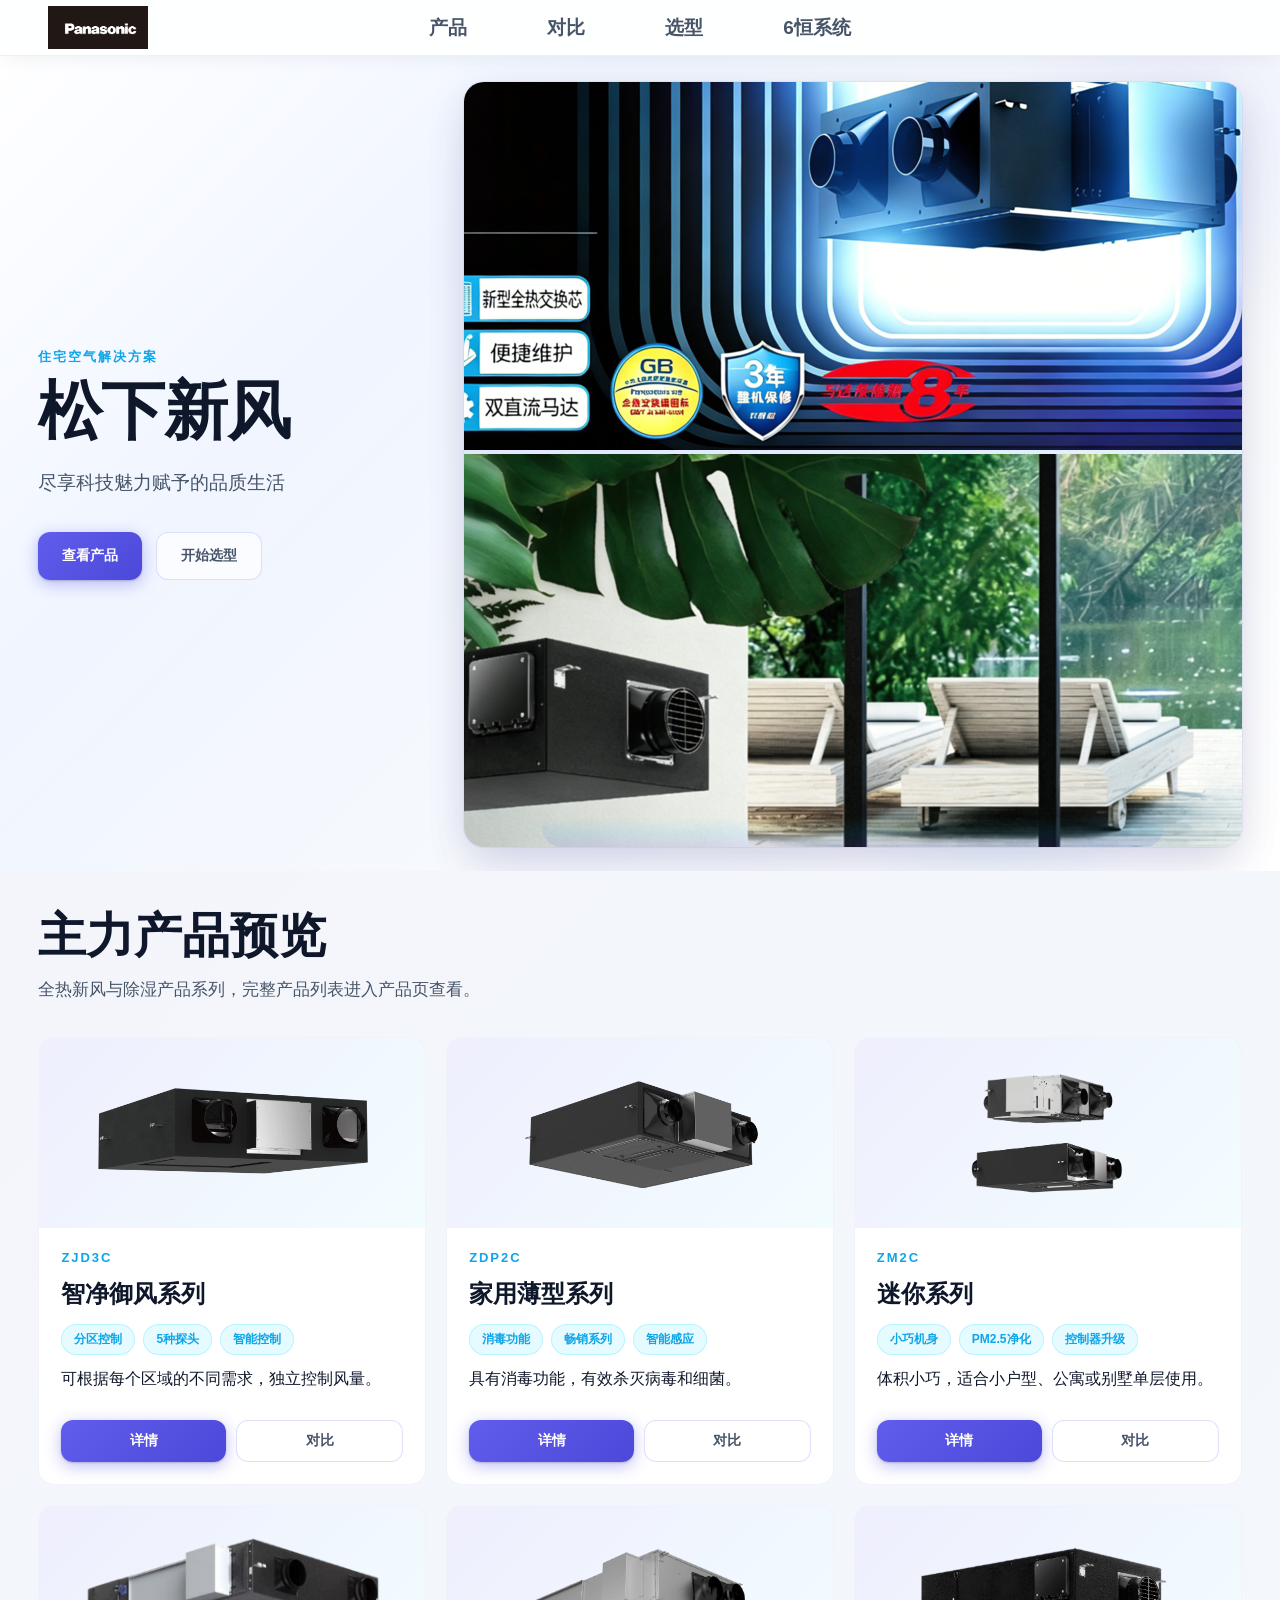
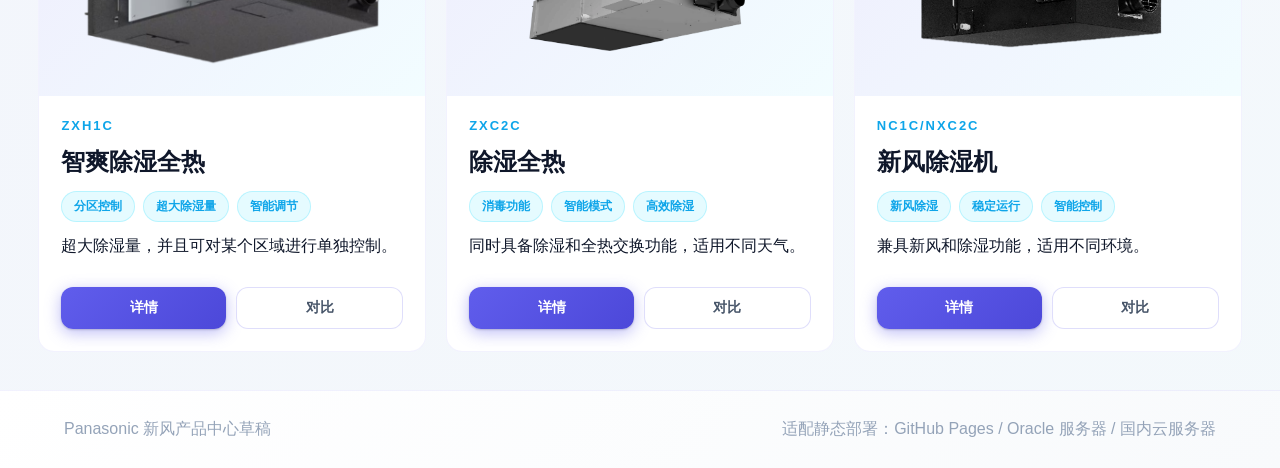
==== index.html @ 6b7a9559 "第一版网页" ====
<!doctype html>
<html lang="zh-CN">
  <head>
    <meta charset="utf-8" />
    <meta name="viewport" content="width=device-width, initial-scale=1" />
    <title>松下新风产品中心</title>
    <link rel="stylesheet" href="assets/styles.css" />
  </head>
  <body>
    <header class="topbar">
      <a class="brand" href="index.html" aria-label="返回首页">
        <img src="assets/images/Panasonic_logo.jpg" alt="Panasonic" class="brand-logo" />
      </a>
      <nav class="nav" aria-label="主导航">
        <a href="products.html">产品</a>
        <a href="compare.html">对比</a>
        <a href="selector.html">选型</a>
        <a href="six.html">6恒系统</a>
      </nav>
    </header>

    <main>
      <section class="hero section-band">
        <div class="hero-layout">
          <div class="hero-copy">
            <p class="eyebrow">住宅空气解决方案</p>
            <h1>松下新风</h1>
            <p class="hero-desc">
              尽享科技魅力赋予的品质生活
            </p>
            <div class="hero-actions">
              <a class="button primary" href="products.html">查看产品</a>
              <a class="button secondary" href="selector.html">开始选型</a>
            </div>
          </div>
          <div class="hero-visual">
            <div class="banner-carousel">
              <div class="banner-track">
                <img src="sources/BANNER_ZXC2C.png" alt="Banner 1" class="banner-slide active" />
                <img src="sources/BANNER_ZM2C.png" alt="Banner 2" class="banner-slide" />
                <img src="sources/BANNER_50NC.png" alt="Banner 3" class="banner-slide" />
                <img src="sources/BANNER_ZDP2C.png" alt="Banner 4" class="banner-slide" />
              </div>
              <button class="banner-arrow banner-prev" aria-label="上一张">&#10094;</button>
              <button class="banner-arrow banner-next" aria-label="下一张">&#10095;</button>
              <div class="banner-dots">
                <span class="banner-dot active" data-index="0"></span>
                <span class="banner-dot" data-index="1"></span>
                <span class="banner-dot" data-index="2"></span>
                <span class="banner-dot" data-index="3"></span>
              </div>
            </div>
          </div>
        </div>
      </section>



      <section class="section section-muted">
        <div class="section-heading">  
          <h2>主力产品预览</h2>
          <p>全热新风与除湿产品系列，完整产品列表进入产品页查看。</p>
        </div>
        <div id="productGrid" class="product-grid" data-limit="6"></div>
      </section>
    </main>

    <div id="productModal" class="modal" aria-hidden="true">
      <div class="modal-backdrop" data-close></div>
      <article class="modal-card" role="dialog" aria-modal="true" aria-labelledby="modalTitle">
        <button class="icon-button" type="button" data-close aria-label="关闭">×</button>
        <div id="modalContent"></div>
      </article>
    </div>

    <footer class="footer">
      <span>Panasonic 新风产品中心草稿</span>
      <span>适配静态部署：GitHub Pages / Oracle 服务器 / 国内云服务器</span>
    </footer>

    <script src="assets/app.js"></script>
  </body>
</html>
---- assets/styles.css ----
:root {
  --primary: #605DEC;
  --primary-light: #817DFF;
  --primary-dark: #4C48D9;
  --accent: #0EA5E9;
  --accent-light: #38BDF8;
  --background: #F8FAFC;
  --surface: #FFFFFF;
  --surface-light: #F1F5F9;
  --surface-hover: #E2E8F0;
  --text-primary: #0F172A;
  --text-secondary: #475569;
  --text-muted: #94A3B8;
  --border: #E2E8F0;
  --success: #10B981;
  --warning: #F59E0B;
  --error: #EF4444;
  font-family: "Segoe UI", "Microsoft YaHei", "PingFang SC", Arial, sans-serif;
}

* {
  box-sizing: border-box;
}

html {
  scroll-behavior: smooth;
}

body {
  margin: 0;
  color: var(--text-primary);
  background: var(--background);
  min-height: 100vh;
}

a {
  color: inherit;
  text-decoration: none;
}

.topbar {
  position: sticky;
  top: 0;
  z-index: 20;
  display: flex;
  align-items: center;
  justify-content: center;
  min-height: 56px;
  padding: 0 clamp(24px, 5vw, 48px);
  background: rgba(255, 255, 255, 0.85);
  backdrop-filter: blur(24px);
  -webkit-backdrop-filter: blur(24px);
  border-radius: 0;
  border-bottom: 1px solid rgba(96, 93, 236, 0.1);
  box-shadow: 
    0 4px 20px rgba(0, 0, 0, 0.04),
    0 0 30px rgba(96, 93, 236, 0.03);
}

.brand {
  position: absolute;
  left: clamp(24px, 5vw, 48px);
  display: flex;
  align-items: center;
}

.brand-logo {
  height: 44px;
  width: auto;
  object-fit: contain;
}

.brand strong,
.brand small {
  display: block;
  line-height: 1.3;
}

.brand strong {
  font-size: 22px;
  font-weight: 800;
  color: var(--text-primary);
  letter-spacing: -0.02em;
}

.brand small {
  color: var(--text-secondary);
  font-size: 14px;
  font-weight: 500;
}

.nav {
  display: flex;
  align-items: center;
  gap: clamp(12px, 2.5vw, 32px);
  color: var(--text-secondary);
  font-size: 19px;
  font-weight: 700;
}

.nav a {
  position: relative;
  padding: 12px 24px;
  border-radius: 12px;
  transition: all 0.3s cubic-bezier(0.4, 0, 0.2, 1);
}

.nav a::before {
  content: '';
  position: absolute;
  inset: 0;
  border-radius: 12px;
  background: linear-gradient(135deg, rgba(96, 93, 236, 0.08) 0%, rgba(14, 165, 233, 0.06) 100%);
  opacity: 0;
  box-shadow: 
    0 8px 24px rgba(96, 93, 236, 0.15),
    0 0 16px rgba(14, 165, 233, 0.08);
  transition: opacity 0.3s ease;
}

.nav a:hover {
  color: var(--text-primary);
  transform: translateY(-4px);
}

.nav a:hover::before {
  opacity: 1;
}

.nav a::after {
  content: '';
  position: absolute;
  bottom: 4px;
  left: 50%;
  width: 0;
  height: 3px;
  background: linear-gradient(90deg, var(--primary), var(--accent));
  border-radius: 2px;
  transform: translateX(-50%);
  transition: width 0.3s cubic-bezier(0.4, 0, 0.2, 1);
}

.nav a:hover::after {
  width: 80%;
}

.section,
.section-band {
  position: relative;
  overflow: hidden;
  padding: clamp(20px, 3vw, 48px) clamp(12px, 3vw, 48px);
  max-width: 1800px;
  margin: 0 auto;
}

.hero {
  position: relative;
  display: flex;
  flex-direction: column;
  justify-content: center;
  min-height: calc(75vh);
  padding-top: clamp(16px, 2vw, 30px);
  padding-bottom: clamp(16px, 2vw, 24px);
  background: linear-gradient(135deg, #FFFFFF 0%, #F0F5FF 30%, #F8FAFC 70%, #FFFFFF 100%);
  overflow: hidden;
}

.hero::before {
  content: '';
  position: absolute;
  top: -100px;
  right: -100px;
  width: 400px;
  height: 400px;
  background: radial-gradient(circle, rgba(96, 93, 236, 0.08) 0%, transparent 70%);
  border-radius: 50%;
}

.hero::after {
  content: '';
  position: absolute;
  bottom: -80px;
  right: 10%;
  width: 300px;
  height: 300px;
  background: radial-gradient(circle, rgba(14, 165, 233, 0.06) 0%, transparent 70%);
  border-radius: 50%;
}

.hero-layout {
  position: relative;
  z-index: 1;
  display: grid;
  grid-template-columns: minmax(280px, 400px) 2fr;
  gap: clamp(16px, 2vw, 32px);
  align-items: center;
  width: 100%;
  max-width: 1600px;
  margin: 0 auto;
}

.hero-copy {
  max-width: 450px;
  justify-self: start;
}

.hero-copy .eyebrow {
  margin-bottom: 12px;
}

.hero-copy h1 {
  margin-bottom: 20px;
  color: var(--text-primary);
  font-size: clamp(42px, 5vw, 64px);
  font-weight: 800;
  letter-spacing: -0.02em;
  line-height: 1.05;
}

.hero-desc {
  color: var(--text-secondary);
  font-size: 19px;
  line-height: 1.85;
  margin-bottom: 0;
}

.hero-visual {
  position: relative;
  display: flex;
  align-items: center;
  justify-content: center;
  overflow: hidden;
  border-radius: 20px;
  min-height: 400px;
  max-height: 85vh;
  box-shadow: 
    0 25px 50px -12px rgba(96, 93, 236, 0.15),
    0 10px 40px rgba(0, 0, 0, 0.1),
    0 0 0 1px rgba(96, 93, 236, 0.08);
}

.hero-visual::before {
  content: '';
  position: absolute;
  top: -4px;
  left: -4px;
  right: -4px;
  bottom: -4px;
  background: linear-gradient(135deg, rgba(96, 93, 236, 0.12) 0%, rgba(14, 165, 233, 0.08) 100%);
  border-radius: 24px;
  z-index: -1;
  transform: rotate(1deg);
}

.hero-visual::after {
  content: '';
  position: absolute;
  bottom: 0;
  left: 10%;
  right: 10%;
  height: 30px;
  background: linear-gradient(to top, rgba(96, 93, 236, 0.15) 0%, rgba(14, 165, 233, 0.1) 50%, transparent 100%);
  border-radius: 0 0 20px 20px;
  z-index: 0;
}

.hero-video {
  position: relative;
  z-index: 1;
  width: 100%;
  height: auto;
  min-height: 400px;
  max-height: 85vh;
  object-fit: contain;
  border-radius: 16px;
}

.video-controls {
  position: absolute;
  bottom: 0;
  left: 0;
  right: 0;
  display: flex;
  align-items: center;
  gap: 4px;
  padding: 8px 12px;
  background: linear-gradient(transparent, rgba(0, 0, 0, 0.6));
  border-radius: 0 0 16px 16px;
  opacity: 0;
  transition: opacity 0.3s ease;
  z-index: 2;
}

.hero-visual:hover .video-controls {
  opacity: 1;
}

.ctrl-btn {
  display: flex;
  align-items: center;
  justify-content: center;
  width: 36px;
  height: 36px;
  padding: 0;
  background: transparent;
  border: none;
  border-radius: 4px;
  color: #fff;
  cursor: pointer;
  transition: background 0.15s ease;
  flex-shrink: 0;
}

.ctrl-btn:hover {
  background: rgba(255, 255, 255, 0.15);
}

.ctrl-btn svg {
  width: 20px;
  height: 20px;
}

.ctrl-btn:focus {
  outline: none;
  background: rgba(255, 255, 255, 0.2);
}

.ctrl-volume {
  display: flex;
  align-items: center;
  gap: 4px;
}

.vol-slider {
  width: 0;
  -webkit-appearance: none;
  appearance: none;
  background: transparent;
  border: none;
  outline: none;
  cursor: pointer;
  transition: width 0.2s ease, opacity 0.2s ease;
  opacity: 0;
}

.ctrl-volume:hover .vol-slider {
  width: 70px;
  opacity: 1;
}

.vol-slider::-webkit-slider-runnable-track {
  height: 3px;
  border-radius: 1.5px;
  background: rgba(255, 255, 255, 0.25);
  border: none;
}

.vol-slider::-webkit-slider-thumb {
  -webkit-appearance: none;
  appearance: none;
  width: 10px;
  height: 10px;
  background: #fff;
  border-radius: 50%;
  cursor: pointer;
  margin-top: -3.5px;
  box-shadow: 0 0 4px rgba(0, 0, 0, 0.3);
}

.vol-slider::-moz-range-track {
  height: 3px;
  background: rgba(255, 255, 255, 0.25);
  border: none;
  border-radius: 1.5px;
}

.vol-slider::-moz-range-thumb {
  width: 10px;
  height: 10px;
  background: #fff;
  border: none;
  border-radius: 50%;
  cursor: pointer;
  box-shadow: 0 0 4px rgba(0, 0, 0, 0.3);
}

.vol-slider:focus {
  outline: none;
}

.ctrl-spacer {
  flex: 1;
}

.hero-visual-img {
  position: relative;
  z-index: 1;
  width: 100%;
  height: auto;
  max-height: 70vh;
  object-fit: contain;
  border-radius: 16px;
  box-shadow: 
    0 25px 50px -12px rgba(0, 0, 0, 0.12),
    0 0 60px rgba(96, 93, 236, 0.08);
}

.kv-logo {
  position: absolute;
  left: clamp(24px, 4vw, 60px);
  top: clamp(12px, 2vw, 28px);
  z-index: 1;
  width: clamp(120px, 15vw, 200px);
  height: auto;
  filter: drop-shadow(0 12px 24px rgba(96, 93, 236, 0.25));
}

.page-hero {
  background: linear-gradient(135deg, var(--surface) 0%, var(--background) 100%);
  border-bottom: 1px solid rgba(255, 255, 255, 0.08);
}

.page-hero.kv-page-hero {
  background: 
    linear-gradient(135deg, rgba(15, 23, 42, 0.85) 0%, rgba(96, 93, 236, 0.1) 50%, rgba(0, 212, 255, 0.05) 100%),
    url("images/banner-web.jpg");
  background-size: cover;
  background-position: 45% center;
  background-repeat: no-repeat;
}

.eyebrow {
  color: var(--accent);
  font-size: 13px;
  font-weight: 700;
  text-transform: uppercase;
  letter-spacing: 0.15em;
}

h1,
h2,
h3,
p {
  margin-top: 0;
}

h1 {
  margin-bottom: 18px;
  font-size: clamp(42px, 6vw, 80px);
  line-height: 1.02;
  letter-spacing: -0.03em;
  font-weight: 800;
}

h2 {
  margin-bottom: 12px;
  font-size: clamp(30px, 4.2vw, 48px);
  line-height: 1.12;
  font-weight: 700;
}

h3 {
  font-size: 24px;
  line-height: 1.3;
  font-weight: 600;
}

.hero-text,
.section-heading p,
.six-copy p {
  color: var(--text-secondary);
  font-size: 17px;
  line-height: 1.8;
}

.hero-actions,
.page-actions {
  display: flex;
  flex-wrap: wrap;
  gap: 14px;
  margin-top: 32px;
}

.button {
  position: relative;
  display: inline-flex;
  align-items: center;
  justify-content: center;
  min-height: 48px;
  padding: 0 24px;
  font-weight: 700;
  font-size: 14px;
  cursor: pointer;
  border-radius: 12px;
  transition: all 0.3s cubic-bezier(0.4, 0, 0.2, 1);
  overflow: hidden;
}

.button::before {
  content: '';
  position: absolute;
  inset: 0;
  background: linear-gradient(135deg, rgba(255, 255, 255, 0.1) 0%, transparent 50%);
  opacity: 0;
  transition: opacity 0.3s ease;
}

.button:hover::before {
  opacity: 1;
}

.button.primary {
  color: #fff;
  background: linear-gradient(135deg, var(--primary) 0%, var(--primary-dark) 100%);
  border: none;
  box-shadow: 
    0 4px 16px rgba(96, 93, 236, 0.4),
    0 1px 2px rgba(0, 0, 0, 0.2);
}

.button.primary:hover {
  transform: translateY(-2px);
  box-shadow: 
    0 8px 24px rgba(96, 93, 236, 0.5),
    0 2px 4px rgba(0, 0, 0, 0.2);
}

.button.primary:active {
  transform: translateY(0);
}

.button.secondary {
  color: var(--text-secondary);
  background: rgba(255, 255, 255, 0.7);
  border: 1px solid rgba(96, 93, 236, 0.2);
  backdrop-filter: blur(10px);
}

.button.secondary:hover {
  background: rgba(255, 255, 255, 0.9);
  border-color: rgba(96, 93, 236, 0.35);
  transform: translateY(-2px);
}

.unit {
  position: absolute;
  left: 50%;
  top: 50%;
  display: grid;
  grid-template-columns: 72px 1fr 72px;
  align-items: center;
  width: min(520px, 88vw);
  height: 220px;
  padding: 28px;
  background: linear-gradient(135deg, rgba(30, 41, 59, 0.9) 0%, rgba(15, 23, 42, 0.95) 100%);
  backdrop-filter: blur(20px);
  border: 1px solid rgba(255, 255, 255, 0.1);
  border-radius: 20px;
  box-shadow: 
    0 25px 50px rgba(0, 0, 0, 0.4),
    0 4px 16px rgba(96, 93, 236, 0.15);
  transform: translate(-50%, -50%);
}

.unit-label {
  color: var(--accent);
  font-size: 32px;
  font-weight: 900;
  text-align: center;
}

.vent {
  height: 118px;
  background: repeating-linear-gradient(90deg, rgba(96, 93, 236, 0.4) 0 6px, transparent 6px 14px);
  border-radius: 8px;
}

.duct {
  position: absolute;
  width: 36%;
  height: 68px;
  background: linear-gradient(135deg, rgba(51, 65, 85, 0.8) 0%, rgba(30, 41, 59, 0.9) 100%);
  border: 1px solid rgba(255, 255, 255, 0.1);
  border-radius: 8px;
}

.duct-a {
  top: 104px;
  left: 0;
}

.duct-b {
  right: 0;
  bottom: 94px;
}

.air {
  position: absolute;
  height: 4px;
  background: linear-gradient(90deg, var(--accent), var(--primary-light));
  border-radius: 2px;
}

.air-one {
  left: 9%;
  top: 42%;
  width: 150px;
}

.air-two {
  right: 10%;
  top: 56%;
  width: 180px;
}

.air-three {
  left: 38%;
  bottom: 16%;
  width: 120px;
  background: linear-gradient(90deg, var(--success), var(--accent));
}

.section-heading {
  max-width: 840px;
  margin-bottom: 32px;
}

.section-heading.compact {
  margin-bottom: 0;
}

.category-tabs {
  display: flex;
  gap: 12px;
  margin-top: 20px;
}

.category-tab {
  padding: 12px 24px;
  color: var(--text-secondary);
  font-size: 14px;
  font-weight: 600;
  background: rgba(255, 255, 255, 0.05);
  border: 1px solid rgba(255, 255, 255, 0.1);
  border-radius: 10px;
  cursor: pointer;
  transition: all 0.3s ease;
}

.category-tab:hover {
  color: var(--text-primary);
  background: rgba(96, 93, 236, 0.15);
  border-color: rgba(96, 93, 236, 0.3);
}

.category-tab.active {
  color: #fff;
  background: linear-gradient(135deg, var(--primary) 0%, var(--primary-dark) 100%);
  border-color: var(--primary);
  box-shadow: 0 4px 16px rgba(96, 93, 236, 0.4);
}

.entry-grid,
.product-grid {
  display: grid;
  grid-template-columns: repeat(3, minmax(0, 1fr));
  gap: 20px;
}

.entry-card,
.product-card {
  position: relative;
  display: grid;
  overflow: hidden;
  background: #FFFFFF;
  backdrop-filter: blur(20px);
  border: 1px solid rgba(96, 93, 236, 0.08);
  border-radius: 16px;
  transition: all 0.4s cubic-bezier(0.4, 0, 0.2, 1);
}

.entry-card::before,
.product-card::before {
  content: '';
  position: absolute;
  top: 0;
  left: 0;
  right: 0;
  height: 1px;
  background: linear-gradient(90deg, transparent, rgba(96, 93, 236, 0.5), transparent);
  opacity: 0;
  transition: opacity 0.3s ease;
}

.entry-card:hover,
.product-card:hover {
  transform: translateY(-8px);
  border-color: rgba(96, 93, 236, 0.3);
  box-shadow: 
    0 20px 40px rgba(96, 93, 236, 0.08),
    0 4px 16px rgba(96, 93, 236, 0.06);
}

.entry-card:hover::before,
.product-card:hover::before {
  opacity: 1;
}

.entry-card {
  min-height: 240px;
  padding: 28px;
  background: linear-gradient(135deg, #FFFFFF 0%, #F8FAFC 100%);
}

.entry-card p {
  color: var(--text-secondary);
  line-height: 1.7;
}

.entry-card .button {
  margin-top: auto;
}

.product-card {
  grid-template-rows: 190px auto;
  min-height: 440px;
}

.product-art {
  position: relative;
  display: grid;
  place-items: center;
  background: linear-gradient(135deg, rgba(96, 93, 236, 0.1) 0%, rgba(0, 212, 255, 0.05) 100%);
}

.product-image {
  width: 90%;
  height: auto;
  object-fit: contain;
  max-height: 130px;
}

.product-body {
  display: flex;
  flex-direction: column;
  gap: 14px;
  padding: 22px;
}

.product-body h3 {
  margin-bottom: 0;
}

.tags {
  display: flex;
  flex-wrap: wrap;
  gap: 8px;
}

.tag {
  padding: 6px 12px;
  color: var(--accent);
  font-size: 12px;
  font-weight: 700;
  background: rgba(0, 212, 255, 0.1);
  border: 1px solid rgba(0, 212, 255, 0.2);
  border-radius: 999px;
}

.product-meta {
  display: grid;
  grid-template-columns: repeat(2, minmax(0, 1fr));
  gap: 12px;
  color: var(--text-secondary);
  font-size: 14px;
}

.product-meta strong {
  display: block;
  color: var(--text-primary);
  font-size: 20px;
  font-weight: 700;
}

.card-actions {
  display: flex;
  gap: 10px;
  margin-top: auto;
}

.card-actions .button {
  flex: 1;
  min-height: 42px;
}

.section-muted {
  background: linear-gradient(135deg, rgba(96, 93, 236, 0.03) 0%, rgba(14, 165, 233, 0.02) 100%);
}

.table-wrap {
  overflow-x: auto;
  background: var(--surface);
  border: 1px solid var(--border);
  border-radius: 16px;
  box-shadow: 0 4px 20px rgba(0, 0, 0, 0.04);
}

table {
  width: 100%;
  min-width: 580px;
  border-collapse: collapse;
}

th,
td {
  padding: 14px 18px;
  border-bottom: 1px solid var(--border);
  text-align: left;
  vertical-align: top;
}

th {
  color: var(--text-secondary);
  background: linear-gradient(135deg, rgba(96, 93, 236, 0.06) 0%, rgba(14, 165, 233, 0.03) 100%);
  font-size: 13px;
  font-weight: 700;
  letter-spacing: 0.05em;
}

td {
  color: var(--text-primary);
}

tr:hover td {
  background: rgba(96, 93, 236, 0.04);
}

.tools-layout {
  display: grid;
  grid-template-columns: minmax(260px, 0.9fr) minmax(320px, 1fr);
  gap: 24px;
  align-items: start;
}

.tool-panel,
.result-panel,
.six-copy {
  padding: 28px;
  background: linear-gradient(135deg, rgba(30, 41, 59, 0.8) 0%, rgba(15, 23, 42, 0.9) 100%);
  backdrop-filter: blur(20px);
  border: 1px solid rgba(255, 255, 255, 0.08);
  border-radius: 16px;
  box-shadow: 0 8px 32px rgba(0, 0, 0, 0.2);
}

.tool-panel {
  display: grid;
  gap: 18px;
}

label {
  display: grid;
  gap: 8px;
  color: var(--text-primary);
  font-weight: 600;
}

label span {
  display: flex;
  align-items: center;
  gap: 8px;
  color: var(--text-secondary);
  font-weight: 500;
}

input,
select {
  width: 100%;
  min-height: 44px;
  padding: 0 16px;
  color: var(--text-primary);
  background: rgba(255, 255, 255, 0.05);
  border: 1px solid rgba(255, 255, 255, 0.1);
  border-radius: 10px;
  font: inherit;
  transition: all 0.3s ease;
}

input:focus,
select:focus {
  outline: none;
  border-color: var(--primary);
  box-shadow: 0 0 0 3px rgba(96, 93, 236, 0.2);
}

input::placeholder,
select::placeholder {
  color: var(--text-muted);
}

.result-panel h3 {
  margin-bottom: 12px;
}

.result-number {
  margin: 20px 0;
  color: var(--accent);
  font-size: 48px;
  font-weight: 900;
  text-shadow: 0 0 30px rgba(0, 212, 255, 0.3);
}

.recommend-list {
  display: grid;
  gap: 12px;
  margin: 18px 0 0;
  padding: 0;
  list-style: none;
}

.recommend-list li {
  padding: 14px;
  background: rgba(255, 255, 255, 0.03);
  border: 1px solid rgba(255, 255, 255, 0.06);
  border-radius: 10px;
  transition: all 0.3s ease;
}

.recommend-list li:hover {
  background: rgba(96, 93, 236, 0.1);
  border-color: rgba(96, 93, 236, 0.3);
}

.six-grid {
  display: grid;
  grid-template-columns: minmax(320px, 0.9fr) minmax(320px, 1fr);
  gap: 28px;
  align-items: stretch;
}

.six-visual {
  position: relative;
  min-height: 430px;
  background: linear-gradient(135deg, rgba(96, 93, 236, 0.1) 0%, rgba(0, 212, 255, 0.05) 100%);
  backdrop-filter: blur(20px);
  border: 1px solid rgba(255, 255, 255, 0.08);
  border-radius: 16px;
}

.comfort-core {
  position: absolute;
  left: 50%;
  top: 50%;
  display: grid;
  place-items: center;
  width: 130px;
  height: 130px;
  color: #fff;
  font-size: 72px;
  font-weight: 900;
  background: linear-gradient(135deg, var(--primary) 0%, var(--accent) 100%);
  border-radius: 50%;
  transform: translate(-50%, -50%);
  box-shadow: 
    0 20px 40px rgba(96, 93, 236, 0.4),
    0 0 60px rgba(0, 212, 255, 0.3);
}

.six-visual span {
  position: absolute;
  left: var(--x);
  top: var(--y);
  display: grid;
  place-items: center;
  width: 76px;
  height: 76px;
  color: var(--text-primary);
  font-weight: 800;
  background: linear-gradient(135deg, rgba(51, 65, 85, 0.9) 0%, rgba(30, 41, 59, 0.95) 100%);
  border: 1px solid rgba(255, 255, 255, 0.1);
  border-radius: 50%;
  transform: translate(-50%, -50%);
  box-shadow: 0 8px 20px rgba(0, 0, 0, 0.3);
  transition: all 0.3s ease;
}

.six-visual span:hover {
  transform: translate(-50%, -50%) scale(1.1);
  border-color: var(--primary);
}

.six-copy {
  display: flex;
  flex-direction: column;
  justify-content: center;
}

.six-stats {
  display: grid;
  grid-template-columns: repeat(3, minmax(0, 1fr));
  gap: 14px;
  margin: 20px 0 26px;
}

.six-stats span {
  padding: 16px;
  color: var(--text-secondary);
  background: rgba(255, 255, 255, 0.03);
  border: 1px solid rgba(255, 255, 255, 0.06);
  border-radius: 12px;
  text-align: center;
}

.six-stats strong {
  display: block;
  color: var(--accent);
  font-size: 26px;
  font-weight: 800;
}

.modal {
  position: fixed;
  inset: 0;
  z-index: 50;
  display: none;
}

.modal[aria-hidden="false"] {
  display: block;
}

.modal-backdrop {
  position: absolute;
  inset: 0;
  background: rgba(0, 0, 0, 0.3);
  backdrop-filter: blur(4px);
  animation: fadeIn 0.3s ease;
}

@keyframes fadeIn {
  from { opacity: 0; }
  to { opacity: 1; }
}

.modal-card {
  position: relative;
  width: min(1100px, calc(100vw - 28px));
  max-height: calc(100vh - 28px);
  margin: 14px auto;
  overflow-y: auto;
  background: #FFFFFF;
  border: 1px solid var(--border);
  border-radius: 20px;
  box-shadow: 
    0 25px 50px -12px rgba(0, 0, 0, 0.25),
    0 4px 16px rgba(96, 93, 236, 0.08);
  animation: slideUp 0.3s cubic-bezier(0.4, 0, 0.2, 1);
}

@keyframes slideUp {
  from { 
    opacity: 0;
    transform: translateY(20px);
  }
  to { 
    opacity: 1;
    transform: translateY(0);
  }
}

.icon-button {
  position: absolute;
  top: 14px;
  right: 14px;
  z-index: 2;
  width: 40px;
  height: 40px;
  color: var(--text-secondary);
  font-size: 24px;
  background: #FFFFFF;
  border: 1px solid var(--border);
  border-radius: 10px;
  cursor: pointer;
  box-shadow: 0 2px 8px rgba(0, 0, 0, 0.08);
  transition: all 0.3s ease;
}

.icon-button:hover {
  background: var(--surface-light);
  transform: scale(1.1);
}

.modal-detail {
  display: grid;
  grid-template-columns: 1fr;
  gap: 0;
  padding: 56px 24px 24px;
}

.modal-detail-header {
  display: flex;
  gap: 24px;
  align-items: center;
}

.modal-detail-info {
  flex: 1;
  min-width: 0;
  max-width: 60%;
}

.modal-detail-img {
  flex-shrink: 0;
  width: 240px;
  display: grid;
  place-items: center;
  background: linear-gradient(135deg, rgba(96, 93, 236, 0.1) 0%, rgba(0, 212, 255, 0.05) 100%);
  border-radius: 16px;
  padding: 16px;
}

.modal-detail-img img {
  width: 90%;
  max-height: 180px;
  object-fit: contain;
}

.params-section {
  margin-top: 20px;
}

.params-title {
  margin-bottom: 12px;
  font-size: 16px;
  font-weight: 700;
  color: var(--text-primary);
}

.params-scroll {
  overflow-x: auto;
  -webkit-overflow-scrolling: touch;
}

.params-table {
  width: 100%;
  min-width: auto;
  border-collapse: collapse;
  font-size: 13px;
  border-radius: 10px;
  overflow: hidden;
  border: 1px solid var(--border);
}

.params-table th,
.params-table td {
  padding: 8px 12px;
  border: 1px solid var(--border);
  white-space: nowrap;
  background: var(--surface);
  color: var(--text-primary);
}

.params-table th:first-child,
.params-table .param-label {
  text-align: left;
}

.params-table th:not(:first-child),
.params-table td:not(.param-label) {
  text-align: center;
}

.params-table th {
  background: linear-gradient(135deg, rgba(96, 93, 236, 0.08) 0%, rgba(14, 165, 233, 0.04) 100%);
  font-weight: 700;
  font-size: 13px;
  color: var(--text-primary);
}

.params-table .param-label {
  text-align: left;
  font-weight: 600;
  background: var(--surface-light);
  white-space: nowrap;
  color: var(--text-secondary);
  font-size: 12px;
}

.params-table td .param-unit {
  color: var(--text-muted);
  font-size: 11px;
  font-weight: 400;
}

.params-table tbody tr:hover td {
  background: rgba(96, 93, 236, 0.03);
}

.feature-table {
  min-width: auto;
}

.feature-table th {
  padding: 16px 18px;
  text-align: center;
  vertical-align: middle;
  line-height: 1.5;
}

.series-highlight {
  margin-top: 8px;
  font-size: 11px;
  font-weight: 600;
  color: var(--text-secondary);
  line-height: 1.4;
  letter-spacing: 0.01em;
}

.feature-table th:first-child,
.feature-table th:nth-child(2) {
  text-align: left;
  min-width: 100px;
}

.series-badge {
  display: inline-block;
  padding: 6px 16px;
  border-radius: 999px;
  font-size: 13px;
  font-weight: 800;
  letter-spacing: 0.03em;
}

.series-badge[data-series="zjd3c"] {
  color: #fff;
  background: linear-gradient(135deg, var(--primary) 0%, var(--primary-dark) 100%);
}

.series-badge[data-series="zdp2c"] {
  color: #fff;
  background: linear-gradient(135deg, #0EA5E9 0%, #0284C7 100%);
}

.series-badge[data-series="zm2c"] {
  color: #fff;
  background: linear-gradient(135deg, #10B981 0%, #059669 100%);
}

.feature-table .feature-category {
  font-weight: 800;
  font-size: 14px;
  color: var(--text-primary);
  background: linear-gradient(135deg, rgba(96, 93, 236, 0.06) 0%, rgba(14, 165, 233, 0.03) 100%);
  text-align: center;
  vertical-align: middle;
  white-space: nowrap;
  padding: 10px 16px;
  min-width: 80px;
}

.feature-table .feature-label {
  padding: 10px 16px;
  font-weight: 600;
  color: var(--text-secondary);
  font-size: 13px;
  white-space: nowrap;
}

.feature-table .feature-cell {
  padding: 10px 16px;
  text-align: center;
  font-size: 15px;
}

.feature-table .check-yes {
  color: var(--success);
  font-weight: 800;
  font-size: 18px;
  position: relative;
}

.feature-table .check-yes::before {
  content: '';
  position: absolute;
  width: 28px;
  height: 28px;
  background: rgba(16, 185, 129, 0.1);
  border-radius: 50%;
  top: 50%;
  left: 50%;
  transform: translate(-50%, -50%);
  z-index: -1;
}

.feature-table .check-no {
  color: var(--text-muted);
  font-weight: 400;
  font-size: 16px;
  opacity: 0.4;
}

.feature-zjd3c {
  background: linear-gradient(135deg, rgba(96, 93, 236, 0.12) 0%, rgba(96, 93, 236, 0.08) 100%) !important;
}

.feature-zjd3c .check-yes {
  color: var(--primary) !important;
}

.feature-zjd3c .check-yes::before {
  background: rgba(96, 93, 236, 0.25) !important;
}

.feature-zdp2c {
  background: linear-gradient(135deg, rgba(14, 165, 233, 0.12) 0%, rgba(14, 165, 233, 0.08) 100%) !important;
}

.feature-zdp2c .check-yes {
  color: #0284C7 !important;
}

.feature-zdp2c .check-yes::before {
  background: rgba(14, 165, 233, 0.25) !important;
}

.feature-table tbody.feature-group:not(:last-child) {
  border-bottom: 2px solid var(--border);
}

.download-list {
  display: grid;
  gap: 12px;
  margin: 22px 0 0;
  padding: 0;
  list-style: none;
}

.download-list a {
  display: flex;
  justify-content: space-between;
  padding: 14px;
  color: var(--primary);
  background: rgba(96, 93, 236, 0.06);
  border: 1px solid rgba(96, 93, 236, 0.15);
  border-radius: 10px;
  font-weight: 600;
  transition: all 0.3s ease;
}

.download-list a:hover {
  background: rgba(96, 93, 236, 0.12);
  border-color: rgba(96, 93, 236, 0.3);
}

.footer {
  display: flex;
  flex-wrap: wrap;
  justify-content: space-between;
  gap: 14px;
  padding: 28px clamp(18px, 5vw, 72px);
  color: var(--text-muted);
  background: linear-gradient(135deg, #FFFFFF 0%, #F8FAFC 100%);
  border-top: 1px solid rgba(96, 93, 236, 0.08);
}

/* ── 新风选型工具 ── */
.selx-heading {
  margin-bottom: 16px;
}

.selx-heading h2 {
  margin: 0;
  font-size: 18px;
  font-weight: 700;
  color: var(--text-primary);
}

.selx-heading p {
  margin: 8px 0 0;
  font-size: 14px;
  color: var(--text-secondary);
}

.selx-layout {
  display: grid;
  grid-template-columns: 1fr minmax(300px, 400px);
  gap: 20px;
  align-items: start;
}

.selx-layout-vertical {
  grid-template-columns: 1fr;
}

.selx-layout-vertical .selx-result {
  position: static;
  min-height: auto;
  overflow: visible;
}

.selx-layout-vertical .selx-result-b {
  flex-direction: column;
  gap: 16px;
}

.selx-layout-vertical .selx-device {
  margin-bottom: 0;
}

.selx-layout-vertical .selx-airflow {
  margin-bottom: 0;
}

.selx-layout-vertical .selx-reason {
  margin-bottom: 0;
}

.selx-layout-vertical .selx-reason table {
  font-size: 12px;
}

.selx-layout-vertical .selx-reason th,
.selx-layout-vertical .selx-reason td {
  padding: 6px 10px;
}

.selx-layout-vertical .selx-reason th {
  font-size: 11px;
}

.selx-full-width {
  grid-column: 1 / -1;
  margin-bottom: 10px;
}

.selx-form {
  display: flex;
  flex-direction: column;
  gap: 10px;
}

.selx-card-compact {
  background: var(--surface);
  border: 1px solid var(--border);
  border-radius: 12px;
  padding: 12px 16px;
  box-shadow: 0 2px 10px rgba(0,0,0,0.04);
}

.selx-title {
  margin: 0 0 8px;
  font-size: 13px;
  font-weight: 700;
  color: var(--text-primary);
}

/* 选型模式 + 设备功能 合并行 */
.selx-row {
  display: flex;
  align-items: center;
  gap: 16px;
  flex-wrap: wrap;
}

.selx-mode {
  display: flex;
  gap: 6px;
  flex-shrink: 0;
}

.mode-btn {
  padding: 6px 14px;
  border: 1px solid var(--border);
  border-radius: 8px;
  background: var(--surface);
  font-size: 13px;
  font-weight: 600;
  color: var(--text-secondary);
  cursor: pointer;
  transition: all 0.25s ease;
  white-space: nowrap;
}

.mode-btn:hover {
  border-color: var(--primary-light);
  color: var(--text-primary);
}

.mode-btn.active {
  border-color: var(--primary);
  background: linear-gradient(135deg, rgba(96,93,236,0.08) 0%, rgba(14,165,233,0.04) 100%);
  color: var(--primary);
}

.selx-features-label {
  font-size: 11px;
  font-weight: 600;
  color: var(--text-muted);
  margin-bottom: 8px;
}

/* 设备功能选择 */
.selx-features {
  display: flex;
  gap: 6px;
  flex-wrap: wrap;
}

.feat-btn {
  display: flex;
  align-items: center;
  gap: 5px;
  padding: 6px 12px;
  border: 1px solid var(--border);
  border-radius: 8px;
  cursor: pointer;
  transition: all 0.25s ease;
  margin: 0;
}

.feat-btn:hover {
  border-color: var(--primary-light);
  background: rgba(96,93,236,0.04);
}

.feat-btn:has(input:checked) {
  border-color: var(--primary);
  background: rgba(96,93,236,0.08);
}

.feat-btn input {
  width: 15px;
  height: 15px;
  accent-color: var(--primary);
  min-height: auto;
  margin: 0;
  cursor: pointer;
}

.feat-label {
  font-size: 13px;
  font-weight: 600;
  color: var(--text-primary);
  white-space: nowrap;
}

/* 两列布局 */
.selx-two-col {
  display: flex;
  gap: 24px;
  align-items: stretch;
}

.selx-col-block {
  flex: 1;
  display: flex;
  flex-direction: column;
  gap: 8px;
}

.selx-block-title {
  font-size: 12px;
  font-weight: 600;
  color: var(--text-muted);
  margin-bottom: 4px;
}

.selx-block-content {
  display: flex;
  flex-direction: column;
  gap: 10px;
}

.selx-col-block .selx-field {
  width: 100%;
  min-width: 0;
  max-width: none;
}

.selx-ach-row {
  margin-top: 10px;
  padding-top: 10px;
  border-top: 1px solid var(--border);
}

.selx-field.ach-full {
  width: 100%;
}

.selx-field {
  display: flex;
  flex-direction: column;
  gap: 4px;
  min-width: 110px;
}

.selx-field > label {
  font-size: 11px;
  font-weight: 600;
  color: var(--text-muted);
  display: block;
  white-space: nowrap;
}

.inp-unit {
  display: flex;
  align-items: center;
  gap: 0;
  border: 1px solid var(--border);
  border-radius: 8px;
  overflow: hidden;
  background: var(--surface);
}

.inp-unit input {
  flex: 1;
  min-height: 34px;
  border: none;
  border-radius: 0;
  padding: 0 10px;
  font-weight: 600;
  font-size: 13px;
  background: transparent;
}

.inp-unit input:focus {
  box-shadow: none;
  outline: none;
}

.inp-u {
  padding: 0 10px;
  font-size: 11px;
  color: var(--text-muted);
  background: var(--surface-light);
  line-height: 34px;
  border-left: 1px solid var(--border);
  white-space: nowrap;
}

/* 换气次数选择 */
.selx-achs {
  display: flex;
  flex-direction: column;
  gap: 8px;
}

.ach-card {
  display: flex;
  align-items: center;
  justify-content: center;
  gap: 6px;
  padding: 10px 14px;
  border: 1px solid var(--border);
  border-radius: 10px;
  cursor: pointer;
  transition: all 0.25s ease;
  width: 100%;
}

.ach-v {
  font-size: 16px;
  font-weight: 700;
  color: var(--text-primary);
}

.ach-d {
  font-size: 11px;
  color: var(--text-muted);
}

.ach-card.ach-custom {
  padding: 10px 14px;
  width: 100%;
}

.ach-custom-input {
  width: 100%;
  min-height: 34px;
  padding: 0 10px;
  font-size: 14px;
  font-weight: 600;
  color: var(--text-primary);
  background: transparent;
  border: 1px solid var(--border);
  border-radius: 8px;
  text-align: center;
  transition: all 0.25s ease;
}

.ach-custom-input::placeholder {
  color: var(--text-muted);
}

.ach-card:hover .ach-custom-input,
.ach-card:has(input[type="radio"]:checked) .ach-custom-input {
  border-color: var(--primary);
  background: rgba(96,93,236,0.06);
}

.ach-custom-input:focus {
  border-color: var(--primary);
  background: rgba(96,93,236,0.08);
  outline: none;
  box-shadow: 0 0 0 3px rgba(96,93,236,0.15);
}

.ach-card:hover {
  border-color: var(--primary-light);
  background: rgba(96,93,236,0.04);
}

.ach-card:has(input:checked) {
  border-color: var(--primary);
  background: rgba(96,93,236,0.08);
}

.ach-card input[type="radio"] {
  width: 14px;
  height: 14px;
  accent-color: var(--primary);
  min-height: auto;
  margin: 0;
  cursor: pointer;
}

.ach-v {
  font-size: 13px;
  font-weight: 700;
  color: var(--text-primary);
}

.ach-d {
  font-size: 10px;
  color: var(--text-muted);
  white-space: nowrap;
}

/* 房间列表 */
.selx-rooms {
  display: flex;
  flex-direction: column;
  gap: 8px;
  margin-top: 10px;
}

.room-row {
  padding: 10px 12px;
  background: var(--surface-light);
  border-radius: 10px;
  border: 1px solid var(--border);
}

.room-row-h {
  display: flex;
  align-items: center;
  justify-content: space-between;
  margin-bottom: 6px;
}

.room-row .room-name {
  font-size: 12px;
  font-weight: 700;
  color: var(--text-primary);
}

.room-del {
  width: 22px;
  height: 22px;
  display: flex;
  align-items: center;
  justify-content: center;
  border: 1px solid var(--border);
  border-radius: 6px;
  background: var(--surface);
  color: var(--text-muted);
  font-size: 12px;
  cursor: pointer;
  transition: all 0.2s ease;
}

.room-del:hover {
  border-color: var(--error);
  color: var(--error);
  background: rgba(239,68,68,0.06);
}

.room-row-f {
  display: flex;
  align-items: center;
  gap: 6px;
  flex-wrap: nowrap;
}

.room-row-f select,
.room-row-f input[type="text"] {
  min-height: 32px;
  font-size: 12px;
  width: 80px;
  flex-shrink: 0;
  padding: 0 8px;
}

.room-row-f .inp-unit {
  flex: 0 0 auto;
  min-width: 0;
}

.room-row-f .inp-unit input {
  min-height: 32px;
  font-size: 12px;
  padding: 0 6px;
  width: 64px;
}

.room-row-f .inp-unit .inp-u {
  font-size: 10px;
  padding: 0 4px;
  line-height: 32px;
  white-space: nowrap;
}

.room-add {
  margin-top: 8px;
  width: 100%;
}

/* 结果面板 */
.selx-result {
  background: var(--surface);
  border: 1px solid var(--border);
  border-radius: 12px;
  box-shadow: 0 2px 10px rgba(0,0,0,0.04);
  overflow: hidden;
  position: sticky;
  top: 76px;
  min-height: 320px;
}

.selx-result-h {
  padding: 12px 16px 10px;
  border-bottom: 1px solid var(--border);
}

.selx-result-h h3 {
  margin: 0;
  font-size: 14px;
  font-weight: 700;
}

.selx-result-b {
  padding: 20px 16px;
  display: flex;
  flex-direction: column;
  gap: 16px;
}

.selx-airflow {
  text-align: center;
  padding: 10px 12px;
  background: rgba(0,0,0,0.02);
  border-radius: 8px;
  margin-bottom: 10px;
}

.selx-rl {
  display: block;
  font-size: 11px;
  color: var(--text-muted);
  margin-bottom: 2px;
}

.selx-rv {
  display: block;
  font-size: 18px;
  font-weight: 600;
  color: var(--text-primary);
  line-height: 1.1;
}

.selx-reason {
  font-size: 12px;
  color: var(--text-secondary);
  margin-bottom: 10px;
  line-height: 1.5;
}

.selx-reason table {
  width: 100%;
  border-collapse: collapse;
  font-size: 11px;
  margin-top: 4px;
}

.selx-reason th,
.selx-reason td {
  padding: 3px 6px;
  border: 1px solid var(--border);
  text-align: center;
}

.selx-reason th {
  background: var(--surface-light);
  font-weight: 700;
  color: var(--text-secondary);
  font-size: 10px;
}

.selx-device {
  display: flex;
  flex-direction: column;
  gap: 14px;
  margin-bottom: 16px;
}

.selx-device-item {
  display: flex;
  align-items: center;
  gap: 16px;
  padding: 20px 20px;
  background: linear-gradient(135deg, rgba(96,93,236,0.08) 0%, rgba(14,165,233,0.04) 100%);
  border: 2px solid var(--primary-light);
  border-radius: 14px;
  transition: all 0.25s ease;
}

.selx-device-item:hover {
  border-color: var(--primary);
  background: rgba(96,93,236,0.12);
}

.selx-device-item .dev-badge {
  display: inline-block;
  padding: 3px 8px;
  border-radius: 999px;
  font-size: 10px;
  font-weight: 700;
  color: #fff;
  background: linear-gradient(135deg, var(--primary) 0%, var(--primary-dark) 100%);
  white-space: nowrap;
}

.selx-device-item .dev-info {
  flex: 1;
  min-width: 0;
}

.selx-device-item .dev-name {
  font-size: 16px;
  font-weight: 700;
  color: var(--text-primary);
}

.selx-device-item .dev-model {
  font-size: 13px;
  color: var(--text-muted);
  margin-top: 1px;
}

.selx-device-item .dev-airflow {
  font-size: 12px;
  font-weight: 700;
  color: var(--primary);
  white-space: nowrap;
  text-align: right;
}

.dev-detail-btn {
  min-height: 36px;
  padding: 0 18px;
  font-size: 12px;
  border-radius: 10px;
  white-space: nowrap;
}

.selx-empty {
  text-align: center;
  padding: 24px 12px;
  color: var(--text-muted);
  font-size: 13px;
  line-height: 1.5;
}

@media (max-width: 980px) {
  .selx-layout {
    grid-template-columns: 1fr;
  }

  .selx-result {
    position: static;
  }

  .selx-row {
    flex-direction: column;
    align-items: stretch;
  }

  .selx-mode {
    justify-content: center;
  }

  .selx-features {
    justify-content: center;
  }

  .selx-inputs {
    flex-direction: column;
  }
}

@media (max-width: 680px) {
  .room-row-f {
    flex-wrap: wrap;
  }

  .room-row-f select {
    width: 100%;
  }

  .room-row-f .inp-unit {
    flex: 1 1 45%;
  }

  .selx-device-item {
    flex-wrap: wrap;
  }
}

@media (max-width: 1200px) {
  .product-grid {
    grid-template-columns: repeat(2, minmax(0, 1fr));
  }
  
  .product-category {
    padding: 16px;
  }
}

@media (max-width: 980px) {
  .tools-layout,
  .six-grid,
  .modal-detail {
    grid-template-columns: 1fr;
  }

  .hero-layout {
    grid-template-columns: 1fr;
  }

  .hero-copy {
    justify-self: center;
    text-align: center;
  }

  .hero-copy .hero-actions {
    justify-content: center;
  }

  .hero-visual {
    justify-content: center;
  }

  .hero-visual-img {
    max-height: 50vh;
    max-width: 90vw;
  }

  .hero {
    min-height: auto;
  }

  .entry-grid,
  .product-grid {
    grid-template-columns: repeat(2, minmax(0, 1fr));
  }

  .product-grid-grouped {
    gap: 24px;
  }
}

/* ── 6恒系统空调选型样式 ── */
.ac-room-table {
  width: 100%;
  border-collapse: collapse;
  font-size: 13px;
}

.ac-room-table th,
.ac-room-table td {
  padding: 8px 12px;
  border: 1px solid var(--border);
  text-align: center;
  vertical-align: middle;
}

.ac-room-table th {
  background: linear-gradient(135deg, rgba(96, 93, 236, 0.06) 0%, rgba(14, 165, 233, 0.03) 100%);
  font-weight: 700;
  font-size: 11px;
  color: var(--text-secondary);
  letter-spacing: 0.05em;
  white-space: normal;
  line-height: 1.3;
}

.ac-room-table td {
  background: var(--surface);
}

.ac-room-table tr:hover td {
  background: rgba(96, 93, 236, 0.04);
}

.ac-room-table input {
  width: 100%;
  min-height: 32px;
  padding: 0 8px;
  font-size: 12px;
  text-align: center;
  border: 1px solid var(--border);
  border-radius: 6px;
  background: var(--surface-light);
}

.ac-room-table input:focus {
  border-color: var(--primary);
  background: var(--surface);
  outline: none;
  box-shadow: 0 0 0 2px rgba(96, 93, 236, 0.15);
}

.ac-room-table .ac-del-btn {
  width: 24px;
  height: 24px;
  display: flex;
  align-items: center;
  justify-content: center;
  border: 1px solid var(--border);
  border-radius: 6px;
  background: var(--surface);
  color: var(--text-muted);
  font-size: 14px;
  cursor: pointer;
  transition: all 0.2s ease;
}

.ac-room-table .ac-del-btn:hover {
  border-color: var(--error);
  color: var(--error);
  background: rgba(239, 68, 68, 0.06);
}

.ac-room-table .ac-r-actual.insufficient {
  color: #ef4444;
  font-weight: 700;
  background: rgba(239, 68, 68, 0.1);
}

.fresh-room-table {
  width: 100%;
  border-collapse: collapse;
  font-size: 13px;
}

.fresh-room-table th,
.fresh-room-table td {
  padding: 8px 10px;
  border: 1px solid var(--border);
  text-align: center;
  vertical-align: middle;
}

.fresh-room-table th {
  background: linear-gradient(135deg, rgba(96, 93, 236, 0.06) 0%, rgba(14, 165, 233, 0.03) 100%);
  font-weight: 700;
  font-size: 11px;
  color: var(--text-secondary);
  letter-spacing: 0.05em;
  white-space: normal;
  line-height: 1.3;
}

.fresh-room-table td {
  background: var(--surface);
}

.fresh-room-table tr:hover td {
  background: rgba(96, 93, 236, 0.04);
}

.fresh-room-table input {
  width: 100%;
  min-height: 32px;
  padding: 0 8px;
  font-size: 12px;
  text-align: center;
  border: 1px solid var(--border);
  border-radius: 6px;
  background: var(--surface-light);
}

.fresh-room-table input:focus {
  border-color: var(--primary);
  background: var(--surface);
  outline: none;
  box-shadow: 0 0 0 2px rgba(96, 93, 236, 0.15);
}

.fresh-room-table select {
  width: 100%;
  min-height: 32px;
  padding: 0 8px;
  font-size: 12px;
  text-align: center;
  border: 1px solid var(--border);
  border-radius: 6px;
  background: var(--surface-light);
  cursor: pointer;
}

.fresh-room-table select:focus {
  border-color: var(--primary);
  background: var(--surface);
  outline: none;
  box-shadow: 0 0 0 2px rgba(96, 93, 236, 0.15);
}

.fresh-room-table .calc-cell {
  background: rgba(96, 93, 236, 0.03);
  color: var(--text-primary);
  font-variant-numeric: tabular-nums;
}

.fresh-room-table .room-del {
  width: 24px;
  height: 24px;
  display: inline-flex;
  align-items: center;
  justify-content: center;
  border: 1px solid var(--border);
  border-radius: 6px;
  background: var(--surface);
  color: var(--text-muted);
  font-size: 14px;
  cursor: pointer;
  transition: all 0.2s ease;
}

.fresh-room-table .room-del:hover {
  border-color: var(--error);
  color: var(--error);
  background: rgba(239, 68, 68, 0.06);
}

.fresh-room-table input[type="number"]::-webkit-inner-spin-button,
.fresh-room-table input[type="number"]::-webkit-outer-spin-button {
  -webkit-appearance: none;
  margin: 0;
}

.fresh-room-table input[type="number"] {
  -moz-appearance: textfield;
}

.ac-outdoor-table {
  width: 100%;
  border-collapse: collapse;
  font-size: 13px;
}

.ac-outdoor-table td {
  padding: 10px 14px;
  border-bottom: 1px solid var(--border);
}

.ac-outdoor-table tr:last-child td {
  border-bottom: none;
}

.ac-outdoor-table .label {
  width: 100px;
  font-weight: 600;
  color: var(--text-secondary);
}

.ac-outdoor-table .value {
  font-weight: 700;
  color: var(--text-primary);
}

@media (max-width: 680px) {
  .topbar {
    min-height: 120px;
    padding: 16px clamp(14px, 4vw, 28px);
    flex-direction: column;
    align-items: center;
    gap: 16px;
  }

  .brand {
    position: static;
    margin-bottom: 6px;
  }

  .brand-mark {
    width: 44px;
    height: 44px;
    font-size: 18px;
  }

  .brand strong {
    font-size: 18px;
  }

  .brand small {
    font-size: 12px;
  }

  .nav {
    width: 100%;
    justify-content: center;
    padding-bottom: 6px;
    gap: clamp(10px, 3vw, 18px);
    font-size: 14px;
  }

  .nav a {
    padding: 12px 18px;
    font-size: 14px;
    border-radius: 12px;
  }

  .entry-grid,
  .product-grid,
  .six-stats {
    grid-template-columns: 1fr;
  }

  .hero-visual {
    min-height: 310px;
  }

  .hero-layout {
    grid-template-columns: 1fr;
    gap: 32px;
  }

  .hero-copy {
    justify-self: center;
    text-align: center;
  }

  .hero-copy .hero-actions {
    justify-content: center;
  }

  .hero-visual {
    justify-content: center;
  }

  .hero-visual-img {
    max-height: 40vh;
    max-width: 90vw;
  }

  .kv-page-hero {
    min-height: 420px;
  }

  .unit {
    grid-template-columns: 48px 1fr 48px;
    height: 166px;
    padding: 18px;
  }

  .unit-label {
    font-size: 24px;
  }

  .modal-card {
    width: calc(100vw - 16px);
    max-height: calc(100vh - 16px);
    margin: 8px auto;
    border-radius: 14px;
  }

  .modal-detail {
    padding: 48px 16px 16px;
  }

  .feature-table .feature-category {
    writing-mode: vertical-lr;
    letter-spacing: 6px;
    padding: 18px 8px;
    min-width: 30px;
  }
}.ac-systems {
  display: flex;
  flex-wrap: wrap;
  gap: 16px;
}

.ac-system-item {
  flex: 1;
  min-width: 200px;
  background: var(--surface-light);
  border-radius: 8px;
  padding: 12px;
}

.system-title {
  font-weight: 700;
  font-size: 14px;
  color: var(--primary);
  margin-bottom: 8px;
  padding-bottom: 8px;
  border-bottom: 1px solid var(--border);
}

.ac-system-item .ac-outdoor-table {
  background: transparent;
}

.ac-system-item .ac-outdoor-table td {
  padding: 6px 10px;
  border-bottom: none;
}

.ac-system-item .ac-outdoor-table tr:last-child td {
  border-bottom: none;
}
.ac-room-table input[type="number"]::-webkit-inner-spin-button,
.ac-room-table input[type="number"]::-webkit-outer-spin-button {
  -webkit-appearance: none;
  margin: 0;
}

.ac-room-table input[type="number"] {
  -moz-appearance: textfield;
}

.selx-hub {
  max-width: 900px;
  margin: 0 auto;
  padding: clamp(40px, 6vw, 80px) clamp(16px, 3vw, 48px);
}

.selx-hub-heading {
  text-align: center;
  margin-bottom: 40px;
}

.selx-hub-heading h2 {
  font-size: clamp(28px, 4vw, 42px);
  font-weight: 800;
  color: var(--text-primary);
  margin-bottom: 8px;
}

.selx-hub-heading p {
  color: var(--text-secondary);
  font-size: 17px;
}

.selx-hub-grid {
  display: grid;
  grid-template-columns: repeat(2, 1fr);
  gap: 20px;
}

.selx-hub-card {
  position: relative;
  display: flex;
  align-items: center;
  gap: 20px;
  padding: 28px 24px;
  background: #FFFFFF;
  border: 1px solid rgba(96, 93, 236, 0.1);
  border-radius: 16px;
  cursor: pointer;
  text-align: left;
  font: inherit;
  color: inherit;
  transition: all 0.3s cubic-bezier(0.4, 0, 0.2, 1);
  overflow: hidden;
}

.selx-hub-card::before {
  content: '';
  position: absolute;
  top: 0;
  left: 0;
  right: 0;
  height: 3px;
  background: linear-gradient(90deg, var(--primary), var(--accent));
  opacity: 0;
  transition: opacity 0.3s ease;
}

.selx-hub-card:hover {
  transform: translateY(-4px);
  border-color: rgba(96, 93, 236, 0.3);
  box-shadow:
    0 12px 32px rgba(96, 93, 236, 0.1),
    0 4px 12px rgba(0, 0, 0, 0.04);
}

.selx-hub-card:hover::before {
  opacity: 1;
}

.selx-hub-icon {
  flex-shrink: 0;
  display: flex;
  align-items: center;
  justify-content: center;
  width: 56px;
  height: 56px;
  background: linear-gradient(135deg, rgba(96, 93, 236, 0.1) 0%, rgba(14, 165, 233, 0.06) 100%);
  border-radius: 14px;
  color: var(--primary);
}

.selx-hub-icon svg {
  width: 28px;
  height: 28px;
}

.selx-hub-info {
  flex: 1;
  min-width: 0;
}

.selx-hub-info h3 {
  font-size: 18px;
  font-weight: 700;
  color: var(--text-primary);
  margin-bottom: 4px;
}

.selx-hub-info p {
  font-size: 14px;
  color: var(--text-secondary);
  line-height: 1.5;
}

.selx-hub-arrow {
  flex-shrink: 0;
  font-size: 20px;
  color: var(--text-muted);
  transition: all 0.3s ease;
}

.selx-hub-card:hover .selx-hub-arrow {
  color: var(--primary);
  transform: translateX(4px);
}

.selx-hub-badge {
  flex-shrink: 0;
  padding: 4px 12px;
  font-size: 12px;
  font-weight: 700;
  color: var(--accent);
  background: rgba(14, 165, 233, 0.08);
  border: 1px solid rgba(14, 165, 233, 0.15);
  border-radius: 999px;
  white-space: nowrap;
}

.selx-back-btn {
  display: inline-flex;
  align-items: center;
  gap: 6px;
  padding: 10px 20px;
  margin: 16px 24px;
  font-size: 14px;
  font-weight: 600;
  color: var(--text-secondary);
  background: rgba(255, 255, 255, 0.7);
  border: 1px solid var(--border);
  border-radius: 10px;
  cursor: pointer;
  transition: all 0.3s ease;
  backdrop-filter: blur(10px);
}

.selx-back-btn:hover {
  color: var(--primary);
  border-color: rgba(96, 93, 236, 0.3);
  background: rgba(96, 93, 236, 0.05);
  transform: translateX(-4px);
}

.selx-placeholder {
  display: flex;
  flex-direction: column;
  align-items: center;
  justify-content: center;
  min-height: 320px;
  padding: 60px 24px;
  text-align: center;
  background: linear-gradient(135deg, rgba(96, 93, 236, 0.03) 0%, rgba(14, 165, 233, 0.02) 100%);
  border: 2px dashed rgba(96, 93, 236, 0.15);
  border-radius: 20px;
}

.selx-placeholder-icon {
  display: flex;
  align-items: center;
  justify-content: center;
  width: 80px;
  height: 80px;
  margin-bottom: 24px;
  background: linear-gradient(135deg, rgba(96, 93, 236, 0.08) 0%, rgba(14, 165, 233, 0.05) 100%);
  border-radius: 50%;
  color: var(--primary-light);
}

.selx-placeholder-icon svg {
  width: 40px;
  height: 40px;
}

.selx-placeholder h3 {
  font-size: 22px;
  font-weight: 700;
  color: var(--text-primary);
  margin-bottom: 8px;
}

.selx-placeholder p {
  font-size: 16px;
  color: var(--text-secondary);
  line-height: 1.6;
}

@media (max-width: 640px) {
  .selx-hub-grid {
    grid-template-columns: 1fr;
  }

  .selx-hub-card {
    padding: 20px 18px;
  }
}

.selx-tabs {
  display: flex;
  gap: 4px;
  margin-bottom: 24px;
  background: rgba(96, 93, 236, 0.06);
  border-radius: 12px;
  padding: 4px;
  overflow-x: auto;
}

.selx-tab {
  flex: 1;
  min-width: 80px;
  padding: 12px 20px;
  font-size: 14px;
  font-weight: 600;
  color: var(--text-secondary);
  background: transparent;
  border: none;
  border-radius: 10px;
  cursor: pointer;
  transition: all 0.3s ease;
  white-space: nowrap;
}

.selx-tab:hover {
  color: var(--text-primary);
  background: rgba(255,255,255,0.5);
}

.selx-tab.active {
  color: var(--primary);
  background: #fff;
  box-shadow: 0 2px 8px rgba(96,93,236,0.12);
}

.selx-tab-content {
  animation: fadeIn 0.3s ease;
}

@keyframes fadeIn {
  from { opacity: 0; transform: translateY(8px); }
  to { opacity: 1; transform: translateY(0); }
}

.smart-room-table th {
  white-space: nowrap;
}

.smart-system-card {
  background: var(--surface-light);
  border: 1px solid var(--border);
  border-radius: 8px;
  padding: 12px 16px;
  margin-bottom: 16px;
}

.smart-system-card:last-child {
  margin-bottom: 0;
}

.smart-system-title-inline .param-value {
  white-space: nowrap;
}

.smart-system-params {
  display: grid;
  grid-template-columns: repeat(auto-fit, minmax(200px, 1fr));
  gap: 16px;
}

.smart-system-param {
  display: flex;
  flex-direction: column;
  gap: 4px;
}

.smart-system-param label {
  font-size: 12px;
  font-weight: 600;
  color: var(--text-muted);
  text-transform: uppercase;
  letter-spacing: 0.05em;
}

.smart-system-param select,
.smart-system-param .param-value {
  padding: 8px 12px;
  font-size: 14px;
  border: 1px solid var(--border);
  border-radius: 8px;
  background: #fff;
  min-height: 38px;
}

.smart-system-param .param-value {
  display: flex;
  align-items: center;
  font-weight: 600;
  color: var(--text-primary);
}

.smart-system-param select:disabled {
  background: #e5e5e5 !important;
  color: #888 !important;
  cursor: not-allowed;
  opacity: 0.7;
}

.smart-equip-table .sf-sys-cell {
  background: var(--surface-light);
}

.smart-equip-table tbody tr:hover {
  background: #f7f8fc;
}

.selx-switch-label {
  display: flex;
  align-items: center;
  gap: 12px;
  cursor: pointer;
  font-size: 15px;
  font-weight: 600;
  color: var(--text-primary);
  padding: 8px 0;
}

.selx-switch-label input {
  display: none;
}

.selx-switch {
  position: relative;
  width: 44px;
  height: 24px;
  background: var(--border);
  border-radius: 12px;
  transition: background 0.3s ease;
  flex-shrink: 0;
}

.selx-switch::after {
  content: '';
  position: absolute;
  top: 3px;
  left: 3px;
  width: 18px;
  height: 18px;
  background: #fff;
  border-radius: 50%;
  transition: transform 0.3s ease;
  box-shadow: 0 1px 3px rgba(0,0,0,0.15);
}

.selx-switch-label input:checked + .selx-switch {
  background: var(--primary);
}

.selx-switch-label input:checked + .selx-switch::after {
  transform: translateX(20px);
}

.fh-room-table .fh-heat-input {
  width: 100px;
  min-height: 32px;
  padding: 0 8px;
  font-size: 12px;
  text-align: center;
  border: 1px solid var(--border);
  border-radius: 6px;
  background: var(--surface-light);
}

.a2w-result-card {
  display: flex;
  align-items: center;
  gap: 20px;
  padding: 16px 20px;
  background: linear-gradient(135deg, rgba(96,93,236,0.05), rgba(14,165,233,0.03));
  border: 1px solid rgba(96,93,236,0.15);
  border-radius: 12px;
  flex-wrap: wrap;
}

.a2w-result-info {
  flex: 1;
  min-width: 200px;
}

.a2w-result-info h4 {
  font-size: 16px;
  font-weight: 700;
  color: var(--text-primary);
  margin-bottom: 4px;
}

.a2w-result-info p {
  font-size: 14px;
  color: var(--text-secondary);
}

.a2w-result-select {
  display: flex;
  align-items: center;
  gap: 8px;
}

.a2w-result-select label {
  font-size: 13px;
  font-weight: 600;
  color: var(--text-secondary);
  white-space: nowrap;
}

.a2w-result-select select {
  padding: 8px 12px;
  font-size: 14px;
  border: 1px solid var(--border);
  border-radius: 8px;
  background: #fff;
  min-width: 160px;
}

.summary-table {
  width: 100%;
}

.summary-table th:first-child {
  width: 140px;
}

.summary-table .sum-category {
  background: #f0f4f8;
  font-weight: 600;
  text-align: center;
  vertical-align: middle;
  border-right: 2px solid var(--border);
  color: var(--text);
}

.summary-table .sum-check-col {
  text-align: center;
}

.summary-table .sum-check-col input {
  width: 18px;
  height: 18px;
  cursor: pointer;
}

.summary-empty {
  text-align: center;
  padding: 30px;
  color: var(--text-muted);
  font-size: 14px;
}
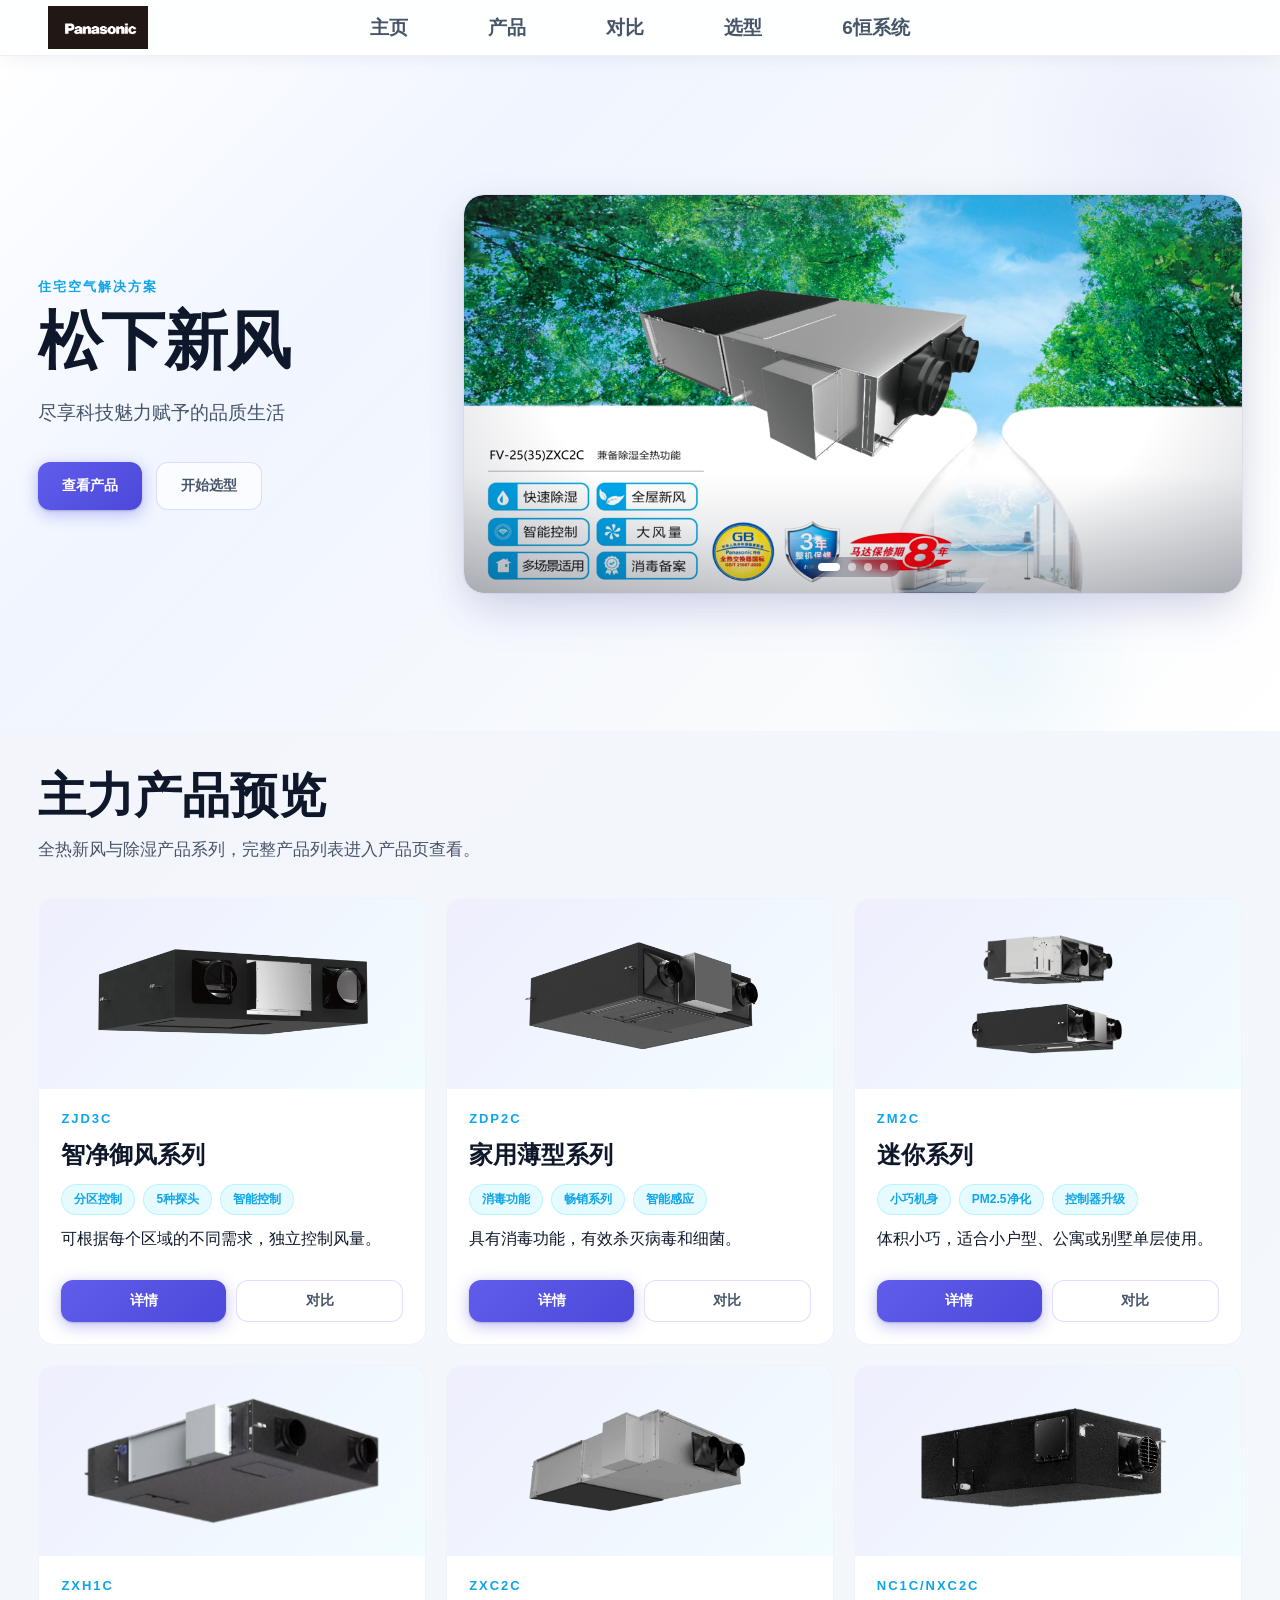
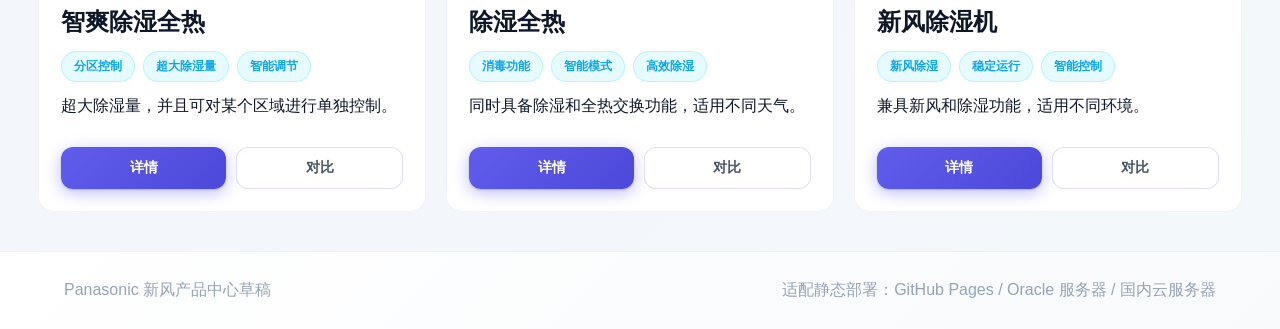
==== commit aa0b7809: "发布初版" ====
--- a/index.html
+++ b/index.html
@@ -12,6 +12,7 @@
         <img src="assets/images/Panasonic_logo.jpg" alt="Panasonic" class="brand-logo" />
       </a>
       <nav class="nav" aria-label="主导航">
+        <a href="index.html">主页</a>
         <a href="products.html">产品</a>
         <a href="compare.html">对比</a>
         <a href="selector.html">选型</a>
--- a/assets/styles.css
+++ b/assets/styles.css
@@ -231,9 +231,11 @@
   justify-content: center;
   overflow: hidden;
   border-radius: 20px;
-  min-height: 400px;
-  max-height: 85vh;
-  box-shadow: 
+  background:
+    radial-gradient(ellipse at 18% 22%, rgba(96, 93, 236, 0.18) 0%, transparent 55%),
+    radial-gradient(ellipse at 82% 78%, rgba(14, 165, 233, 0.16) 0%, transparent 55%),
+    linear-gradient(135deg, #EEF2FF 0%, #F0F9FF 50%, #F8FAFC 100%);
+  box-shadow:
     0 25px 50px -12px rgba(96, 93, 236, 0.15),
     0 10px 40px rgba(0, 0, 0, 0.1),
     0 0 0 1px rgba(96, 93, 236, 0.08);
@@ -660,6 +662,98 @@
   box-shadow: 0 4px 16px rgba(96, 93, 236, 0.4);
 }
 
+.compare-tabs {
+  display: flex;
+  gap: 16px;
+  margin-top: 20px;
+}
+
+.compare-tab {
+  padding: 16px 32px;
+  color: var(--text-secondary);
+  font-size: 16px;
+  font-weight: 700;
+  background: linear-gradient(135deg, #ffffff 0%, #f8fafc 100%);
+  border: 2px solid rgba(0, 0, 0, 0.1);
+  border-radius: 12px;
+  cursor: pointer;
+  transition: all 0.4s cubic-bezier(0.4, 0, 0.2, 1);
+  box-shadow: 0 2px 8px rgba(0, 0, 0, 0.06);
+  text-transform: uppercase;
+  letter-spacing: 0.05em;
+}
+
+.compare-tab:hover {
+  color: var(--primary);
+  background: linear-gradient(135deg, rgba(96, 93, 236, 0.08) 0%, rgba(96, 93, 236, 0.04) 100%);
+  border-color: rgba(96, 93, 236, 0.3);
+  box-shadow: 0 4px 16px rgba(96, 93, 236, 0.15);
+  transform: translateY(-2px);
+}
+
+.compare-tab.active {
+  color: #fff;
+  background: linear-gradient(135deg, var(--primary) 0%, var(--primary-dark) 100%);
+  border-color: var(--primary);
+  box-shadow: 0 8px 24px rgba(96, 93, 236, 0.4);
+  transform: translateY(-2px);
+}
+
+/* 除湿产品类型装饰背景 */
+.dehumidify-type-bg {
+  display: inline-block;
+  padding: 4px 12px;
+  margin-bottom: 8px;
+  font-size: 12px;
+  font-weight: 600;
+  color: #fff;
+  border-radius: 12px;
+}
+
+.dehumidify-type-bg[data-type="智爽除湿"] {
+  background: linear-gradient(135deg, #8b5cf6 0%, #7c3aed 100%);
+}
+
+.dehumidify-type-bg[data-type="除湿全热"] {
+  background: linear-gradient(135deg, #3b82f6 0%, #2563eb 100%);
+}
+
+.dehumidify-type-bg[data-type="新风除湿"] {
+  background: linear-gradient(135deg, #10b981 0%, #059669 100%);
+}
+
+.dehumidify-type-bg[data-type="白色"] {
+  background: linear-gradient(135deg, #ffffff 0%, #f3f4f6 100%);
+  color: #374151;
+  border: 1px solid #e5e7eb;
+}
+
+/* 除湿对比表格样式优化 */
+.feature-table.dehumidify th .dehumidify-type-bg,
+.params-table.dehumidify th .dehumidify-type-bg {
+  display: block;
+  margin-bottom: 6px;
+}
+
+.feature-table.dehumidify th .series-badge,
+.params-table.dehumidify th .series-badge {
+  display: block;
+  font-size: 15px;
+  font-weight: 600;
+  color: var(--text-primary);
+  margin-bottom: 4px;
+  padding: 0;
+  border-radius: 0;
+}
+
+.feature-table.dehumidify th .series-highlight,
+.params-table.dehumidify th .series-highlight {
+  display: block;
+  font-size: 11px;
+  color: var(--text-secondary);
+  margin-top: 0;
+}
+
 .entry-grid,
 .product-grid {
   display: grid;
@@ -2157,6 +2251,26 @@
   background: rgba(239, 68, 68, 0.1);
 }
 
+/* 调湿模块行：与空调行保持一致的默认样式 */
+.ac-room-table .ac-humid-row td {
+  /* 底色与空调行保持一致 */
+}
+.ac-room-table .ac-humid-floor {
+  font-size: 13px;
+  color: var(--text-primary);
+}
+.ac-room-table .ac-humid-name {
+  color: var(--text-primary);
+  font-size: 13px;
+}
+.ac-room-table .ac-humid-capacity {
+  font-weight: 400;
+  color: var(--text-primary);
+}
+.ac-room-table tr.ac-system-total {
+  border-top: 2px solid var(--primary);
+}
+
 .fresh-room-table {
   width: 100%;
   border-collapse: collapse;
@@ -2903,3 +3017,186 @@
   color: var(--text-muted);
   font-size: 14px;
 }
+
+/* 6恒产品图片展示 */
+.six-product-content {
+  margin-top: 24px;
+  padding: 24px;
+  background: var(--surface);
+  border-radius: 16px;
+  border: 1px solid var(--border);
+}
+
+.six-product-content h3 {
+  color: var(--text-primary);
+  font-size: 24px;
+  margin-bottom: 12px;
+}
+
+.six-product-content p {
+  color: var(--text-secondary);
+  font-size: 16px;
+  line-height: 1.7;
+  margin-bottom: 12px;
+}
+
+.six-product-content ul {
+  margin: 16px 0;
+  padding-left: 24px;
+}
+
+.six-product-content li {
+  color: var(--text-secondary);
+  font-size: 16px;
+  line-height: 1.8;
+  margin-bottom: 8px;
+}
+
+.six-images {
+  display: grid;
+  grid-template-columns: repeat(auto-fit, minmax(200px, 1fr));
+  gap: 16px;
+  margin-top: 20px;
+}
+
+.six-images img {
+  width: 100%;
+  height: auto;
+  object-fit: cover;
+  border-radius: 12px;
+  box-shadow: 0 4px 12px rgba(0, 0, 0, 0.08);
+  transition: all 0.3s ease;
+}
+
+.six-images img:hover {
+  transform: translateY(-4px);
+  box-shadow: 0 8px 20px rgba(0, 0, 0, 0.12);
+}
+
+/* Banner carousel (homepage hero) */
+.banner-carousel {
+  position: relative;
+  width: 100%;
+  height: auto;
+  overflow: hidden;
+  border-radius: 20px;
+}
+
+.banner-track {
+  position: relative;
+  width: 100%;
+  height: auto;
+}
+
+.banner-slide {
+  position: relative;
+  width: 100%;
+  height: auto;
+  object-fit: contain;
+  object-position: center;
+  opacity: 0;
+  visibility: hidden;
+  filter: saturate(1.06) contrast(1.02);
+  transition:
+    opacity 0.8s ease,
+    visibility 0.8s ease,
+    filter 0.6s ease;
+  z-index: 0;
+  display: none;
+}
+
+.banner-slide.active {
+  opacity: 1;
+  visibility: visible;
+  z-index: 1;
+  filter: saturate(1.1) contrast(1.04);
+  display: block;
+}
+
+/* 暗角 + 顶部高光叠加层 */
+.banner-carousel::after {
+  content: '';
+  position: absolute;
+  inset: 0;
+  background:
+    radial-gradient(ellipse at center, transparent 55%, rgba(15, 23, 42, 0.22) 100%),
+    linear-gradient(180deg, rgba(255, 255, 255, 0.08) 0%, transparent 30%, transparent 70%, rgba(15, 23, 42, 0.18) 100%);
+  z-index: 2;
+  pointer-events: none;
+}
+
+.banner-arrow {
+  position: absolute;
+  top: 50%;
+  transform: translateY(-50%);
+  width: 42px;
+  height: 42px;
+  border: 1px solid rgba(255, 255, 255, 0.25);
+  border-radius: 50%;
+  background: rgba(15, 23, 42, 0.35);
+  color: #fff;
+  font-size: 18px;
+  line-height: 1;
+  cursor: pointer;
+  z-index: 3;
+  display: flex;
+  align-items: center;
+  justify-content: center;
+  backdrop-filter: blur(6px);
+  -webkit-backdrop-filter: blur(6px);
+  opacity: 0;
+  visibility: hidden;
+  transition:
+    opacity 0.25s ease,
+    visibility 0.25s ease,
+    background 0.2s ease,
+    transform 0.2s ease,
+    border-color 0.2s ease;
+}
+
+.banner-carousel:hover .banner-arrow,
+.banner-carousel:focus-within .banner-arrow {
+  opacity: 1;
+  visibility: visible;
+}
+
+.banner-arrow:hover {
+  background: rgba(96, 93, 236, 0.55);
+  border-color: rgba(255, 255, 255, 0.5);
+  transform: translateY(-50%) scale(1.06);
+}
+
+.banner-prev { left: 14px; }
+.banner-next { right: 14px; }
+
+.banner-dots {
+  position: absolute;
+  bottom: 16px;
+  left: 50%;
+  transform: translateX(-50%);
+  display: flex;
+  gap: 8px;
+  padding: 6px 12px;
+  border-radius: 999px;
+  background: rgba(15, 23, 42, 0.25);
+  backdrop-filter: blur(6px);
+  -webkit-backdrop-filter: blur(6px);
+  z-index: 3;
+}
+
+.banner-dot {
+  width: 8px;
+  height: 8px;
+  border-radius: 50%;
+  background: rgba(255, 255, 255, 0.55);
+  cursor: pointer;
+  transition: background 0.25s ease, transform 0.25s ease, width 0.25s ease;
+}
+
+.banner-dot:hover { background: rgba(255, 255, 255, 0.85); }
+
+.banner-dot.active {
+  background: #fff;
+  width: 22px;
+  border-radius: 4px;
+}
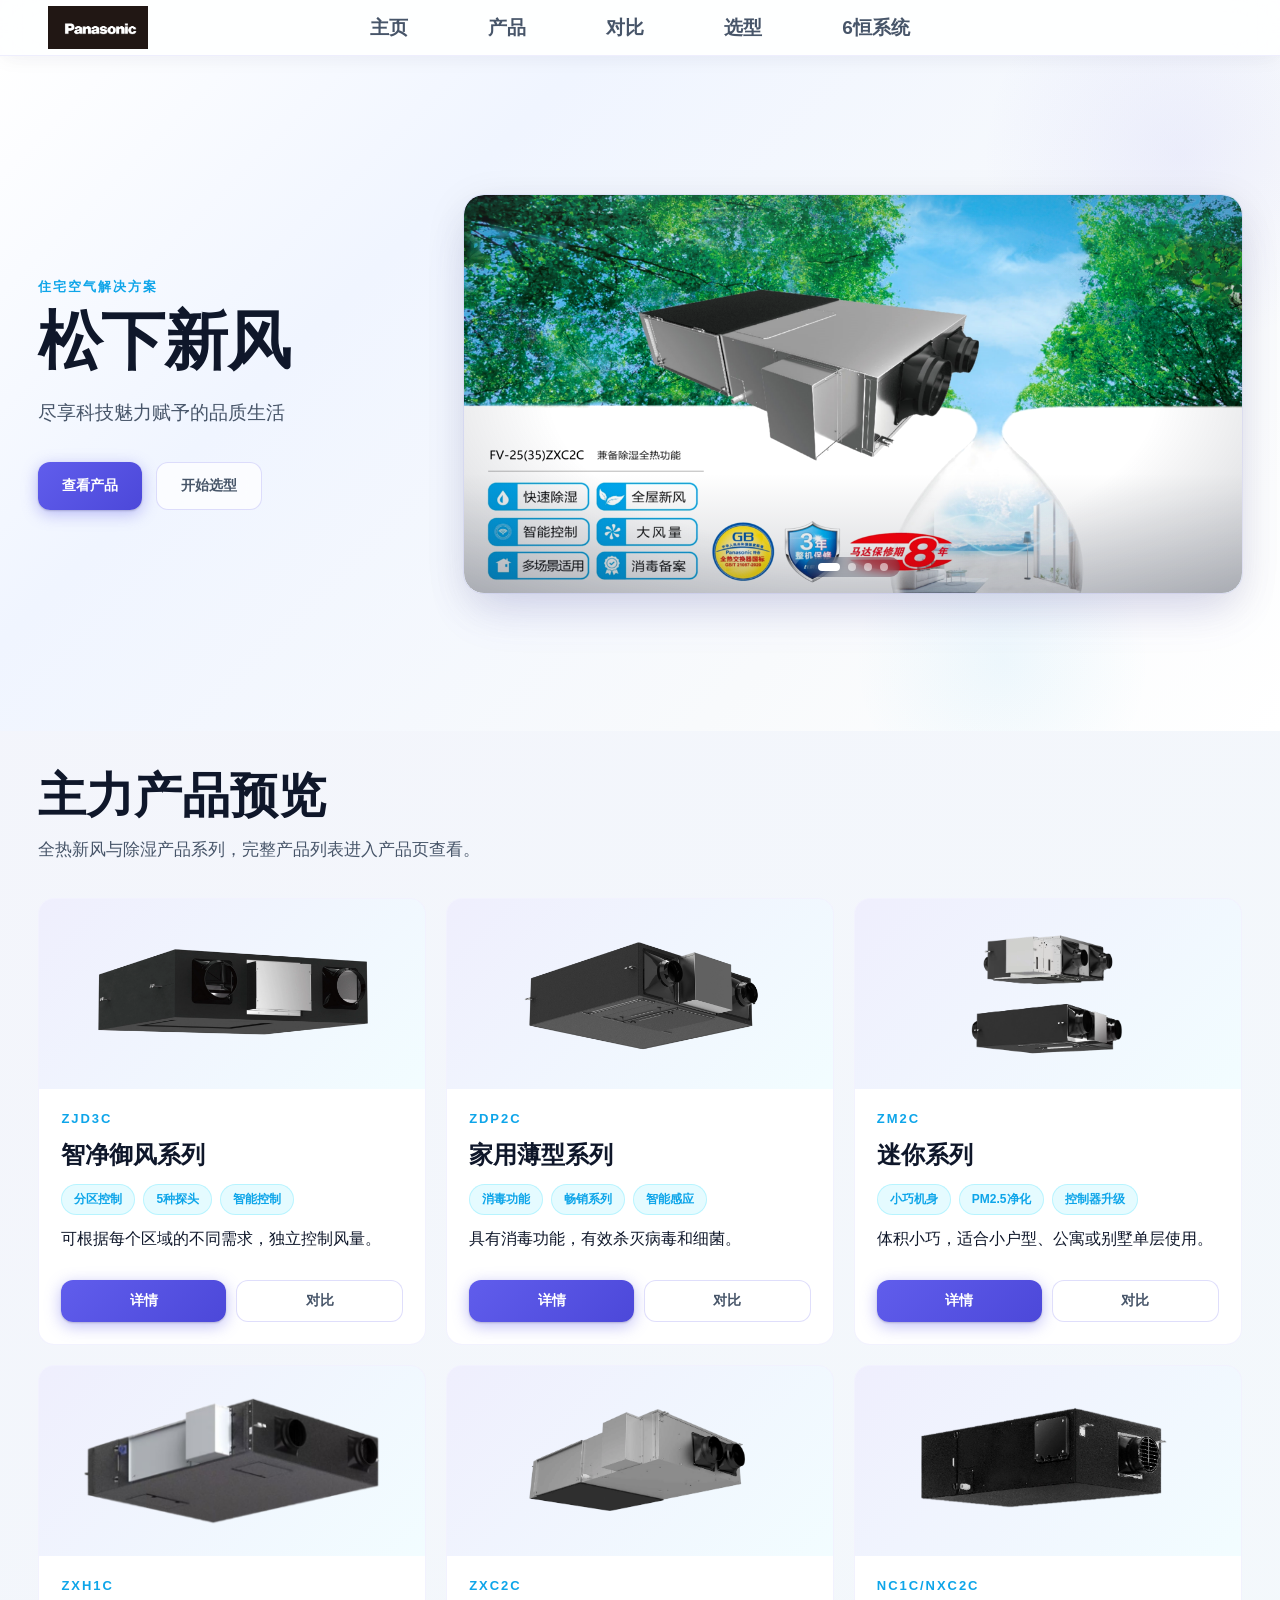
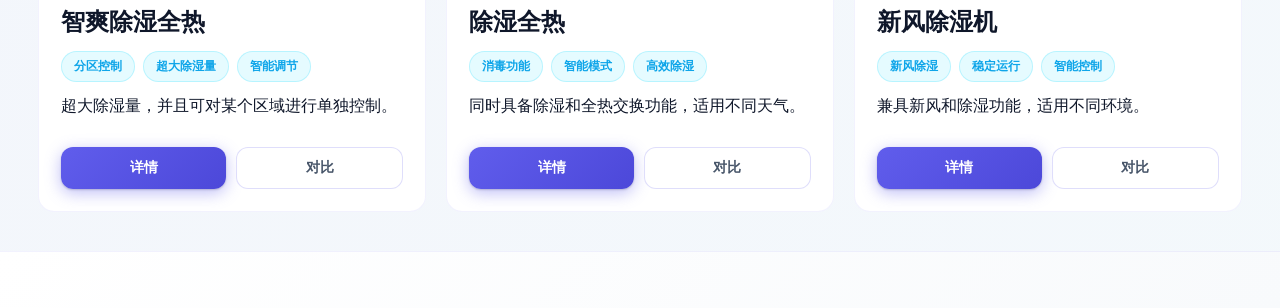
==== commit 26cf0606: "6恒选型bug修复" ====
--- a/index.html
+++ b/index.html
@@ -37,10 +37,10 @@
           <div class="hero-visual">
             <div class="banner-carousel">
               <div class="banner-track">
-                <img src="sources/BANNER_ZXC2C.png" alt="Banner 1" class="banner-slide active" />
-                <img src="sources/BANNER_ZM2C.png" alt="Banner 2" class="banner-slide" />
-                <img src="sources/BANNER_50NC.png" alt="Banner 3" class="banner-slide" />
-                <img src="sources/BANNER_ZDP2C.png" alt="Banner 4" class="banner-slide" />
+                <img src="assets/images/BANNER_ZXC2C.png" alt="Banner 1" class="banner-slide active" />
+                <img src="assets/images/BANNER_ZM2C.png" alt="Banner 2" class="banner-slide" />
+                <img src="assets/images/BANNER_50NC.png" alt="Banner 3" class="banner-slide" />
+                <img src="assets/images/BANNER_ZDP2C.png" alt="Banner 4" class="banner-slide" />
               </div>
               <button class="banner-arrow banner-prev" aria-label="上一张">&#10094;</button>
               <button class="banner-arrow banner-next" aria-label="下一张">&#10095;</button>
@@ -75,10 +75,11 @@
     </div>
 
     <footer class="footer">
-      <span>Panasonic 新风产品中心草稿</span>
-      <span>适配静态部署：GitHub Pages / Oracle 服务器 / 国内云服务器</span>
+  
     </footer>
 
-    <script src="assets/app.js"></script>
+    <script src="assets/js/data.js"></script>
+    <script src="assets/js/common.js"></script>
+    <script src="assets/js/products.js"></script>
   </body>
 </html>
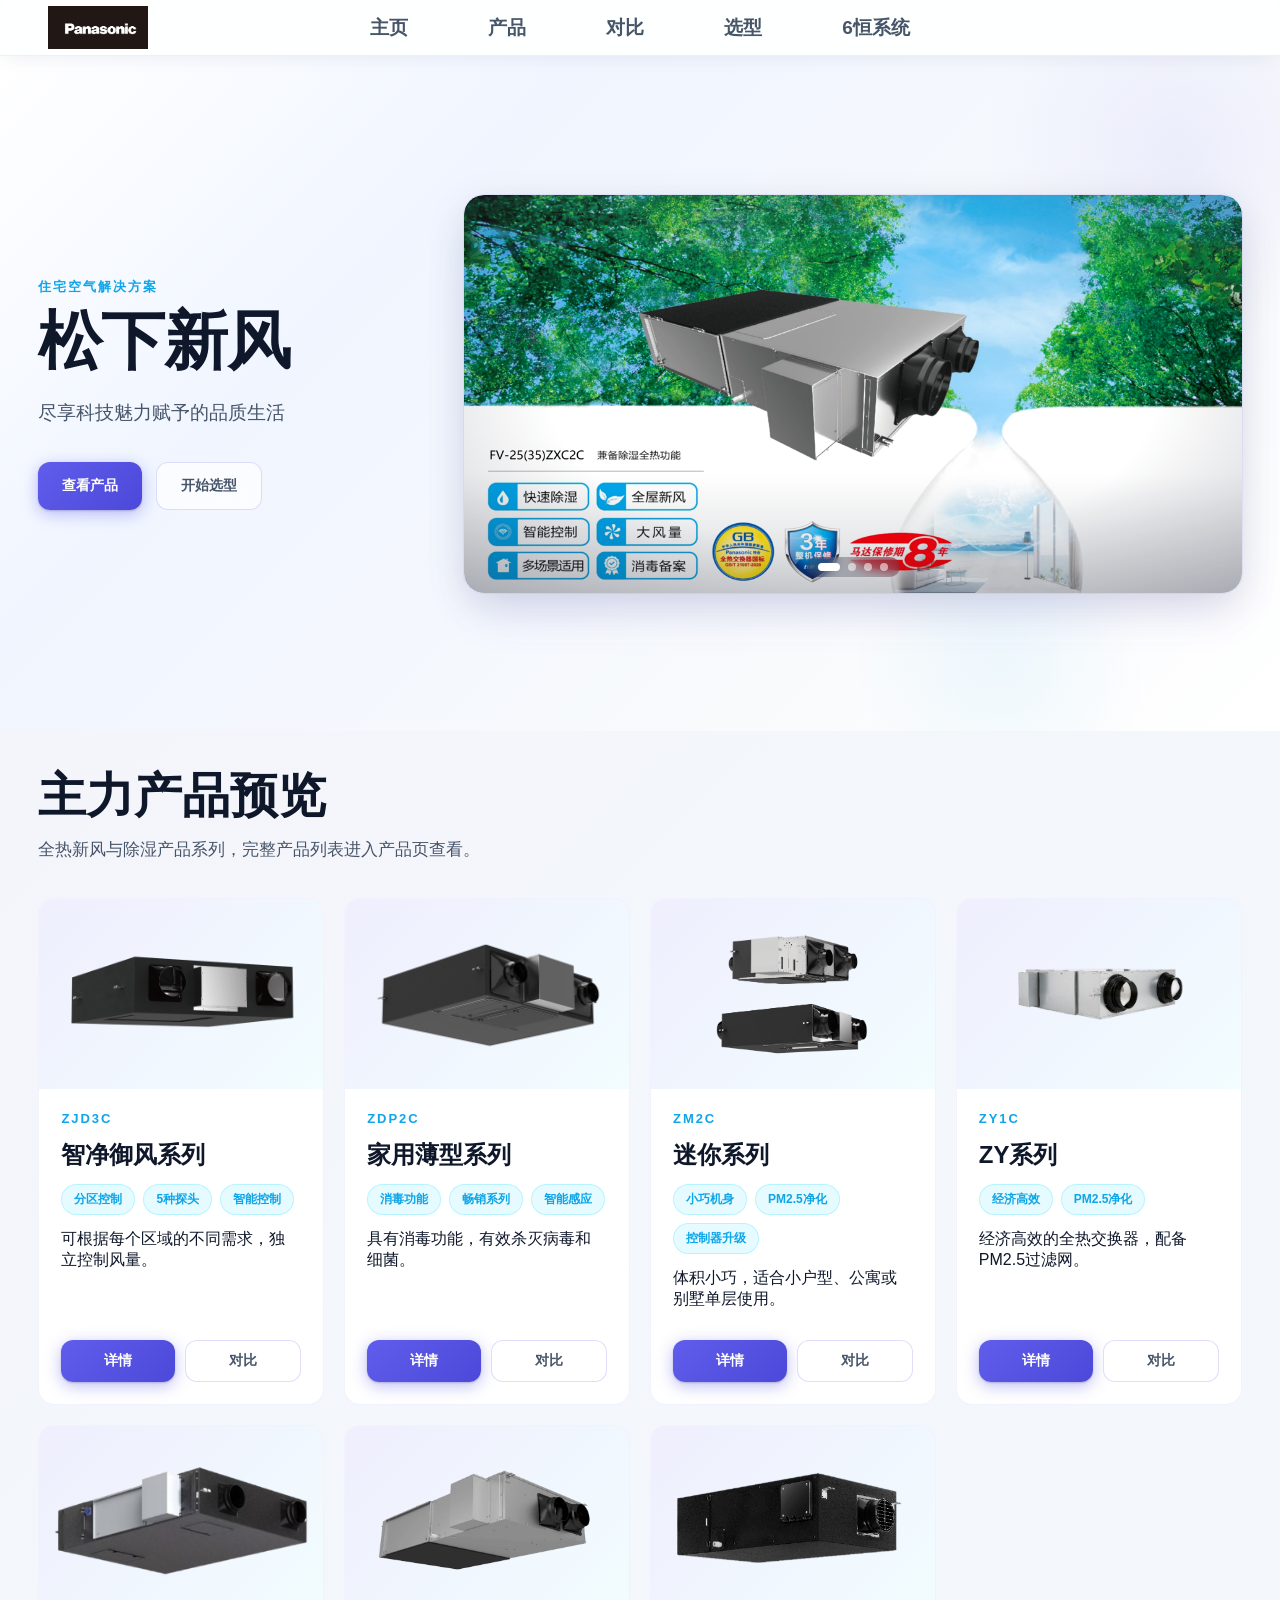
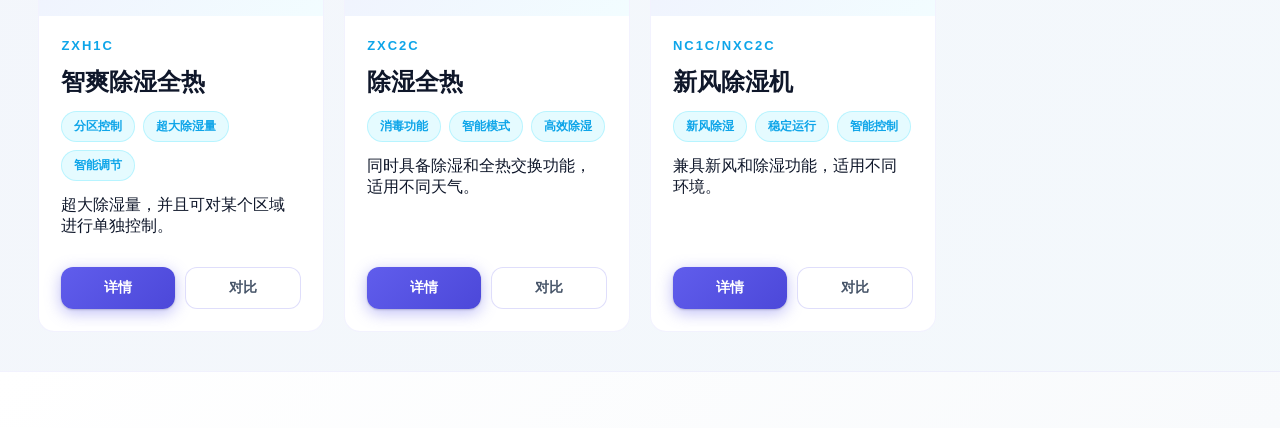
==== commit e98967d2: "主页机型排版更新，显示全部设备" ====
--- a/index.html
+++ b/index.html
@@ -62,7 +62,7 @@
           <h2>主力产品预览</h2>
           <p>全热新风与除湿产品系列，完整产品列表进入产品页查看。</p>
         </div>
-        <div id="productGrid" class="product-grid" data-limit="6"></div>
+        <div id="productGrid" class="product-grid" data-limit="8"></div>
       </section>
     </main>
 
--- a/assets/styles.css
+++ b/assets/styles.css
@@ -757,7 +757,7 @@
 .entry-grid,
 .product-grid {
   display: grid;
-  grid-template-columns: repeat(3, minmax(0, 1fr));
+  grid-template-columns: repeat(4, minmax(0, 1fr));
   gap: 20px;
 }
 
@@ -1235,13 +1235,51 @@
   -webkit-overflow-scrolling: touch;
 }
 
+/* 参数表首列固定（对比页下方表格） */
+.params-table th:first-child,
+.params-table td:first-child {
+  position: sticky;
+  left: 0;
+  z-index: 2;
+  background-clip: padding-box;
+}
+
+.params-table th:first-child {
+  z-index: 3;
+}
+
+.params-table tbody tr:hover td:first-child {
+  background: var(--surface-light);
+}
+
+/* 除参数表外，对比页功能表也追加首列固定 */
+.feature-table th:first-child,
+.feature-table td:first-child {
+  position: sticky;
+  left: 0;
+  z-index: 2;
+  background-clip: padding-box;
+}
+
+.feature-table th:first-child {
+  z-index: 3;
+}
+
+.feature-table tbody.feature-group tr:hover td:first-child {
+  background: linear-gradient(135deg, rgba(96, 93, 236, 0.06) 0%, rgba(14, 165, 233, 0.03) 100%);
+}
+
+/* 功能表的分类列在 sticky 时确保背景填充 */
+.feature-table .feature-category {
+  background: linear-gradient(135deg, rgba(96, 93, 236, 0.06) 0%, rgba(14, 165, 233, 0.03) 100%);
+}
+
 .params-table {
   width: 100%;
   min-width: auto;
   border-collapse: collapse;
   font-size: 13px;
   border-radius: 10px;
-  overflow: hidden;
   border: 1px solid var(--border);
 }
 
@@ -1338,6 +1376,11 @@
 .series-badge[data-series="zm2c"] {
   color: #fff;
   background: linear-gradient(135deg, #10B981 0%, #059669 100%);
+}
+
+.series-badge[data-series="zy1c"] {
+  color: #fff;
+  background: linear-gradient(135deg, #F59E0B 0%, #D97706 100%);
 }
 
 .feature-table .feature-category {
@@ -1475,6 +1518,71 @@
   color: var(--text-secondary);
 }
 
+.selx-heading {
+  display: flex;
+  flex-wrap: wrap;
+  align-items: center;
+  gap: 12px;
+}
+
+.selx-heading h2 {
+  flex: 1 1 auto;
+}
+
+.selx-heading p {
+  flex: 1 1 100%;
+}
+
+.selx-export-btns {
+  display: flex;
+  gap: 8px;
+  margin-left: auto;
+  flex-shrink: 0;
+}
+
+.selx-export-btn {
+  display: inline-flex;
+  align-items: center;
+  gap: 6px;
+  padding: 8px 16px;
+  border: none;
+  border-radius: 6px;
+  font-size: 13px;
+  font-weight: 600;
+  cursor: pointer;
+  transition: all 0.2s ease;
+  white-space: nowrap;
+}
+
+.selx-export-btn svg {
+  flex-shrink: 0;
+}
+
+.selx-export-xlsx {
+  background: #16a34a;
+  color: #fff;
+}
+
+.selx-export-xlsx:hover {
+  background: #15803d;
+  box-shadow: 0 2px 8px rgba(22, 163, 74, 0.3);
+}
+
+@media (max-width: 768px) {
+  .selx-heading {
+    flex-direction: column;
+    align-items: flex-start;
+  }
+  .selx-export-btns {
+    margin-left: 0;
+    width: 100%;
+  }
+  .selx-export-btn {
+    flex: 1;
+    justify-content: center;
+  }
+}
+
 .selx-layout {
   display: grid;
   grid-template-columns: 1fr minmax(300px, 400px);
@@ -2122,7 +2230,7 @@
 
 @media (max-width: 1200px) {
   .product-grid {
-    grid-template-columns: repeat(2, minmax(0, 1fr));
+    grid-template-columns: repeat(3, minmax(0, 1fr));
   }
   
   .product-category {
@@ -3200,3 +3308,189 @@
   width: 22px;
   border-radius: 4px;
 }
+
+/* ── Export Dialog ── */
+.export-dialog-overlay {
+  position: fixed;
+  inset: 0;
+  background: rgba(15, 23, 42, 0.45);
+  backdrop-filter: blur(6px);
+  display: flex;
+  align-items: center;
+  justify-content: center;
+  z-index: 9999;
+  animation: fadeIn 0.2s ease;
+}
+@keyframes fadeIn {
+  from { opacity: 0; }
+  to { opacity: 1; }
+}
+.export-dialog {
+  background: #fff;
+  border-radius: 16px;
+  width: 90%;
+  max-width: 460px;
+  box-shadow: 0 20px 60px rgba(0, 0, 0, 0.18);
+  overflow: hidden;
+  animation: slideUp 0.25s ease;
+}
+@keyframes slideUp {
+  from { opacity: 0; transform: translateY(24px); }
+  to { opacity: 1; transform: translateY(0); }
+}
+.export-dialog-header {
+  display: flex;
+  align-items: center;
+  justify-content: space-between;
+  padding: 20px 24px 12px;
+  border-bottom: 1px solid var(--border);
+}
+.export-dialog-header h3 {
+  margin: 0;
+  font-size: 18px;
+  color: var(--text-primary);
+}
+.export-dialog-close {
+  background: none;
+  border: none;
+  font-size: 24px;
+  color: var(--text-muted);
+  cursor: pointer;
+  padding: 0 4px;
+  line-height: 1;
+}
+.export-dialog-close:hover { color: var(--text-primary); }
+.export-dialog-body {
+  padding: 20px 24px;
+}
+.export-dialog-desc {
+  margin: 0 0 16px;
+  font-size: 13px;
+  color: var(--text-secondary);
+}
+.export-form-row {
+  margin-bottom: 14px;
+}
+.export-form-row label {
+  display: block;
+  font-size: 13px;
+  font-weight: 600;
+  color: var(--text-primary);
+  margin-bottom: 4px;
+}
+.export-form-row input,
+.export-form-row textarea {
+  width: 100%;
+  padding: 8px 12px;
+  border: 1px solid var(--border);
+  border-radius: 8px;
+  font-size: 14px;
+  color: var(--text-primary);
+  background: var(--surface-light);
+  transition: border-color 0.2s ease;
+  font-family: inherit;
+}
+.export-form-row input:focus,
+.export-form-row textarea:focus {
+  outline: none;
+  border-color: var(--primary);
+  box-shadow: 0 0 0 3px rgba(96, 93, 236, 0.12);
+}
+.export-form-row textarea {
+  resize: vertical;
+  min-height: 56px;
+}
+.export-dialog-footer {
+  display: flex;
+  justify-content: flex-end;
+  gap: 10px;
+  padding: 16px 24px 20px;
+  border-top: 1px solid var(--border);
+}
+.export-cancel-btn {
+  padding: 9px 20px;
+  border: 1px solid var(--border);
+  border-radius: 8px;
+  background: #fff;
+  color: var(--text-secondary);
+  font-size: 14px;
+  cursor: pointer;
+  transition: background 0.15s ease;
+}
+.export-cancel-btn:hover {
+  background: var(--surface-light);
+}
+.export-confirm-btn {
+  padding: 9px 24px;
+  border: none;
+  border-radius: 8px;
+  background: linear-gradient(135deg, var(--primary), var(--accent));
+  color: #fff;
+  font-size: 14px;
+  font-weight: 600;
+  cursor: pointer;
+  transition: transform 0.15s ease, box-shadow 0.2s ease;
+}
+.export-confirm-btn:hover {
+  transform: translateY(-1px);
+  box-shadow: 0 4px 14px rgba(96, 93, 236, 0.35);
+}
+
+/* ── Export Format Grid ── */
+.export-format-grid {
+  display: grid;
+  grid-template-columns: 1fr 1fr;
+  gap: 12px;
+  margin-top: 16px;
+}
+.export-format-card {
+  display: flex;
+  flex-direction: column;
+  align-items: center;
+  gap: 10px;
+  padding: 20px 12px;
+  border: 2px solid var(--border);
+  border-radius: 12px;
+  background: #fff;
+  cursor: pointer;
+  transition: border-color 0.2s ease, box-shadow 0.2s ease, transform 0.15s ease;
+}
+.export-format-card:hover {
+  border-color: var(--primary);
+  box-shadow: 0 4px 16px rgba(96, 93, 236, 0.15);
+  transform: translateY(-2px);
+}
+.export-format-card:active {
+  transform: translateY(0);
+}
+.export-format-icon {
+  width: 48px;
+  height: 48px;
+  border-radius: 12px;
+  background: linear-gradient(135deg, #dbeafe, #ede9fe);
+  display: flex;
+  align-items: center;
+  justify-content: center;
+  color: var(--primary);
+}
+.export-format-icon svg {
+  width: 26px;
+  height: 26px;
+}
+.export-format-icon.pdf-icon {
+  background: linear-gradient(135deg, #fce7f3, #ede9fe);
+  color: #db2777;
+}
+.export-format-info {
+  text-align: center;
+}
+.export-format-info strong {
+  display: block;
+  font-size: 14px;
+  color: var(--text-primary);
+  margin-bottom: 2px;
+}
+.export-format-info span {
+  font-size: 11px;
+  color: var(--text-muted);
+}
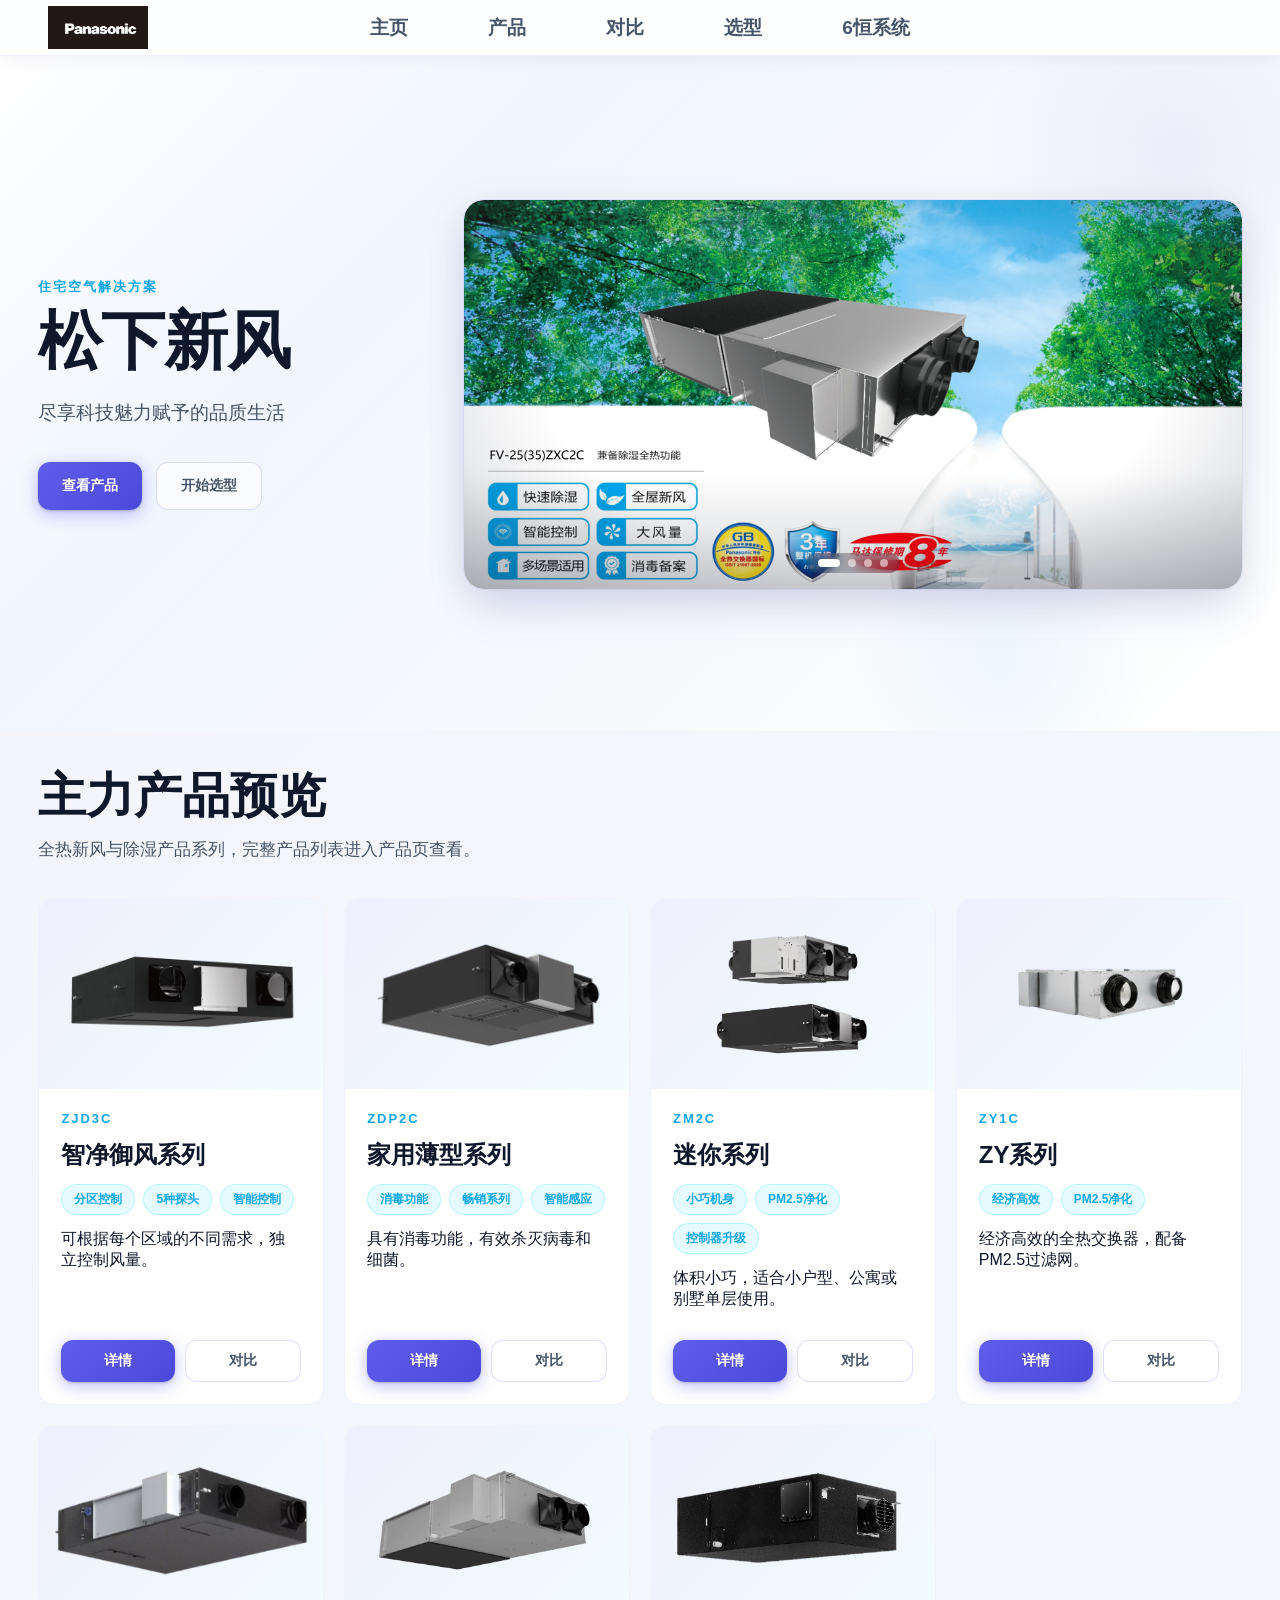
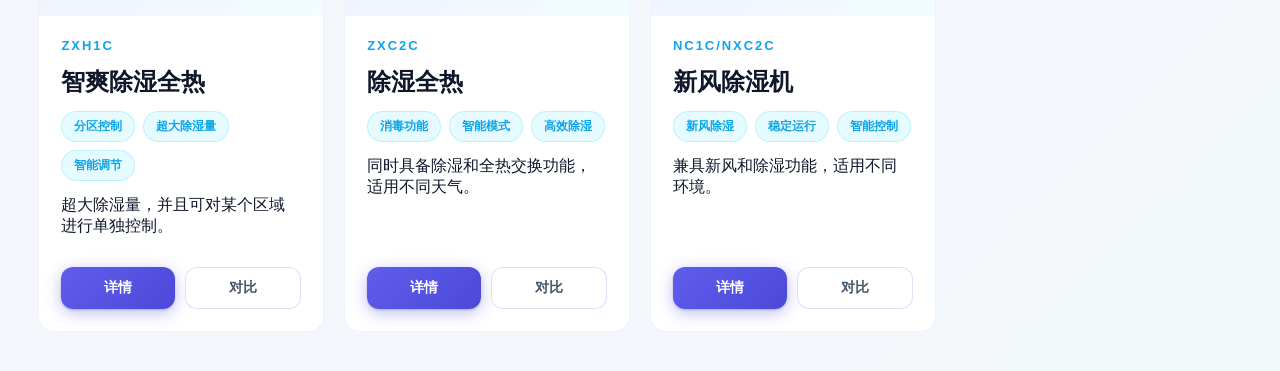
==== commit 79b52444: "调整表格显示效果，增加导入原方案功能" ====
--- a/index.html
+++ b/index.html
@@ -74,10 +74,7 @@
       </article>
     </div>
 
-    <footer class="footer">
-  
-    </footer>
-
+    
     <script src="assets/js/data.js"></script>
     <script src="assets/js/common.js"></script>
     <script src="assets/js/products.js"></script>
--- a/assets/styles.css
+++ b/assets/styles.css
@@ -2314,22 +2314,55 @@
   background: rgba(96, 93, 236, 0.04);
 }
 
+.ac-room-table tr:hover input,
+.ac-room-table tr:hover select {
+  box-shadow: inset 0 -1px 0 rgba(96, 93, 236, 0.25);
+}
+
 .ac-room-table input {
-  width: 100%;
-  min-height: 32px;
-  padding: 0 8px;
+  width: calc(100% + 24px) !important;
+  height: calc(100% + 16px);
+  margin: -8px -12px;
+  padding: 0 6px;
+  font: inherit;
   font-size: 12px;
   text-align: center;
-  border: 1px solid var(--border);
-  border-radius: 6px;
-  background: var(--surface-light);
+  color: var(--text-primary);
+  border: none;
+  border-radius: 0;
+  background: transparent;
+  box-sizing: border-box;
+  line-height: inherit;
+  cursor: text;
 }
 
 .ac-room-table input:focus {
-  border-color: var(--primary);
   background: var(--surface);
   outline: none;
-  box-shadow: 0 0 0 2px rgba(96, 93, 236, 0.15);
+  box-shadow: inset 0 -2px 0 var(--primary) !important;
+}
+
+.ac-room-table select {
+  width: calc(100% + 24px) !important;
+  height: calc(100% + 16px);
+  margin: -8px -12px;
+  padding: 0 4px;
+  font: inherit;
+  font-size: 12px;
+  text-align: center;
+  color: var(--text-primary);
+  border: none;
+  border-radius: 0;
+  background: transparent;
+  cursor: pointer;
+  box-sizing: border-box;
+  line-height: inherit;
+}
+
+.ac-room-table select:focus {
+  background: var(--surface);
+  outline: none;
+  box-shadow: inset 0 -2px 0 var(--primary) !important;
 }
 
 .ac-room-table .ac-del-btn {
@@ -2411,41 +2444,55 @@
   background: rgba(96, 93, 236, 0.04);
 }
 
+.fresh-room-table tr:hover input,
+.fresh-room-table tr:hover select {
+  box-shadow: inset 0 -1px 0 rgba(96, 93, 236, 0.25);
+}
+
 .fresh-room-table input {
-  width: 100%;
-  min-height: 32px;
-  padding: 0 8px;
+  width: calc(100% + 20px) !important;
+  height: calc(100% + 16px);
+  margin: -8px -10px;
+  padding: 0 6px;
+  font: inherit;
   font-size: 12px;
   text-align: center;
-  border: 1px solid var(--border);
-  border-radius: 6px;
-  background: var(--surface-light);
+  color: var(--text-primary);
+  border: none;
+  border-radius: 0;
+  background: transparent;
+  box-sizing: border-box;
+  line-height: inherit;
+  cursor: text;
 }
 
 .fresh-room-table input:focus {
-  border-color: var(--primary);
   background: var(--surface);
   outline: none;
-  box-shadow: 0 0 0 2px rgba(96, 93, 236, 0.15);
+  box-shadow: inset 0 -2px 0 var(--primary) !important;
 }
 
 .fresh-room-table select {
-  width: 100%;
-  min-height: 32px;
-  padding: 0 8px;
+  width: calc(100% + 20px) !important;
+  height: calc(100% + 16px);
+  margin: -8px -10px;
+  padding: 0 4px;
+  font: inherit;
   font-size: 12px;
   text-align: center;
-  border: 1px solid var(--border);
-  border-radius: 6px;
-  background: var(--surface-light);
+  color: var(--text-primary);
+  border: none;
+  border-radius: 0;
+  background: transparent;
   cursor: pointer;
+  box-sizing: border-box;
+  line-height: inherit;
 }
 
 .fresh-room-table select:focus {
-  border-color: var(--primary);
   background: var(--surface);
   outline: none;
-  box-shadow: 0 0 0 2px rgba(96, 93, 236, 0.15);
+  box-shadow: inset 0 -2px 0 var(--primary) !important;
 }
 
 .fresh-room-table .calc-cell {
@@ -3185,7 +3232,7 @@
 .banner-carousel {
   position: relative;
   width: 100%;
-  height: auto;
+  aspect-ratio: 2 / 1;
   overflow: hidden;
   border-radius: 20px;
 }
@@ -3193,14 +3240,15 @@
 .banner-track {
   position: relative;
   width: 100%;
-  height: auto;
+  height: 100%;
 }
 
 .banner-slide {
-  position: relative;
+  position: absolute;
+  inset: 0;
   width: 100%;
-  height: auto;
-  object-fit: contain;
+  height: 100%;
+  object-fit: cover;
   object-position: center;
   opacity: 0;
   visibility: hidden;
@@ -3210,7 +3258,6 @@
     visibility 0.8s ease,
     filter 0.6s ease;
   z-index: 0;
-  display: none;
 }
 
 .banner-slide.active {
@@ -3218,7 +3265,6 @@
   visibility: visible;
   z-index: 1;
   filter: saturate(1.1) contrast(1.04);
-  display: block;
 }
 
 /* 暗角 + 顶部高光叠加层 */
